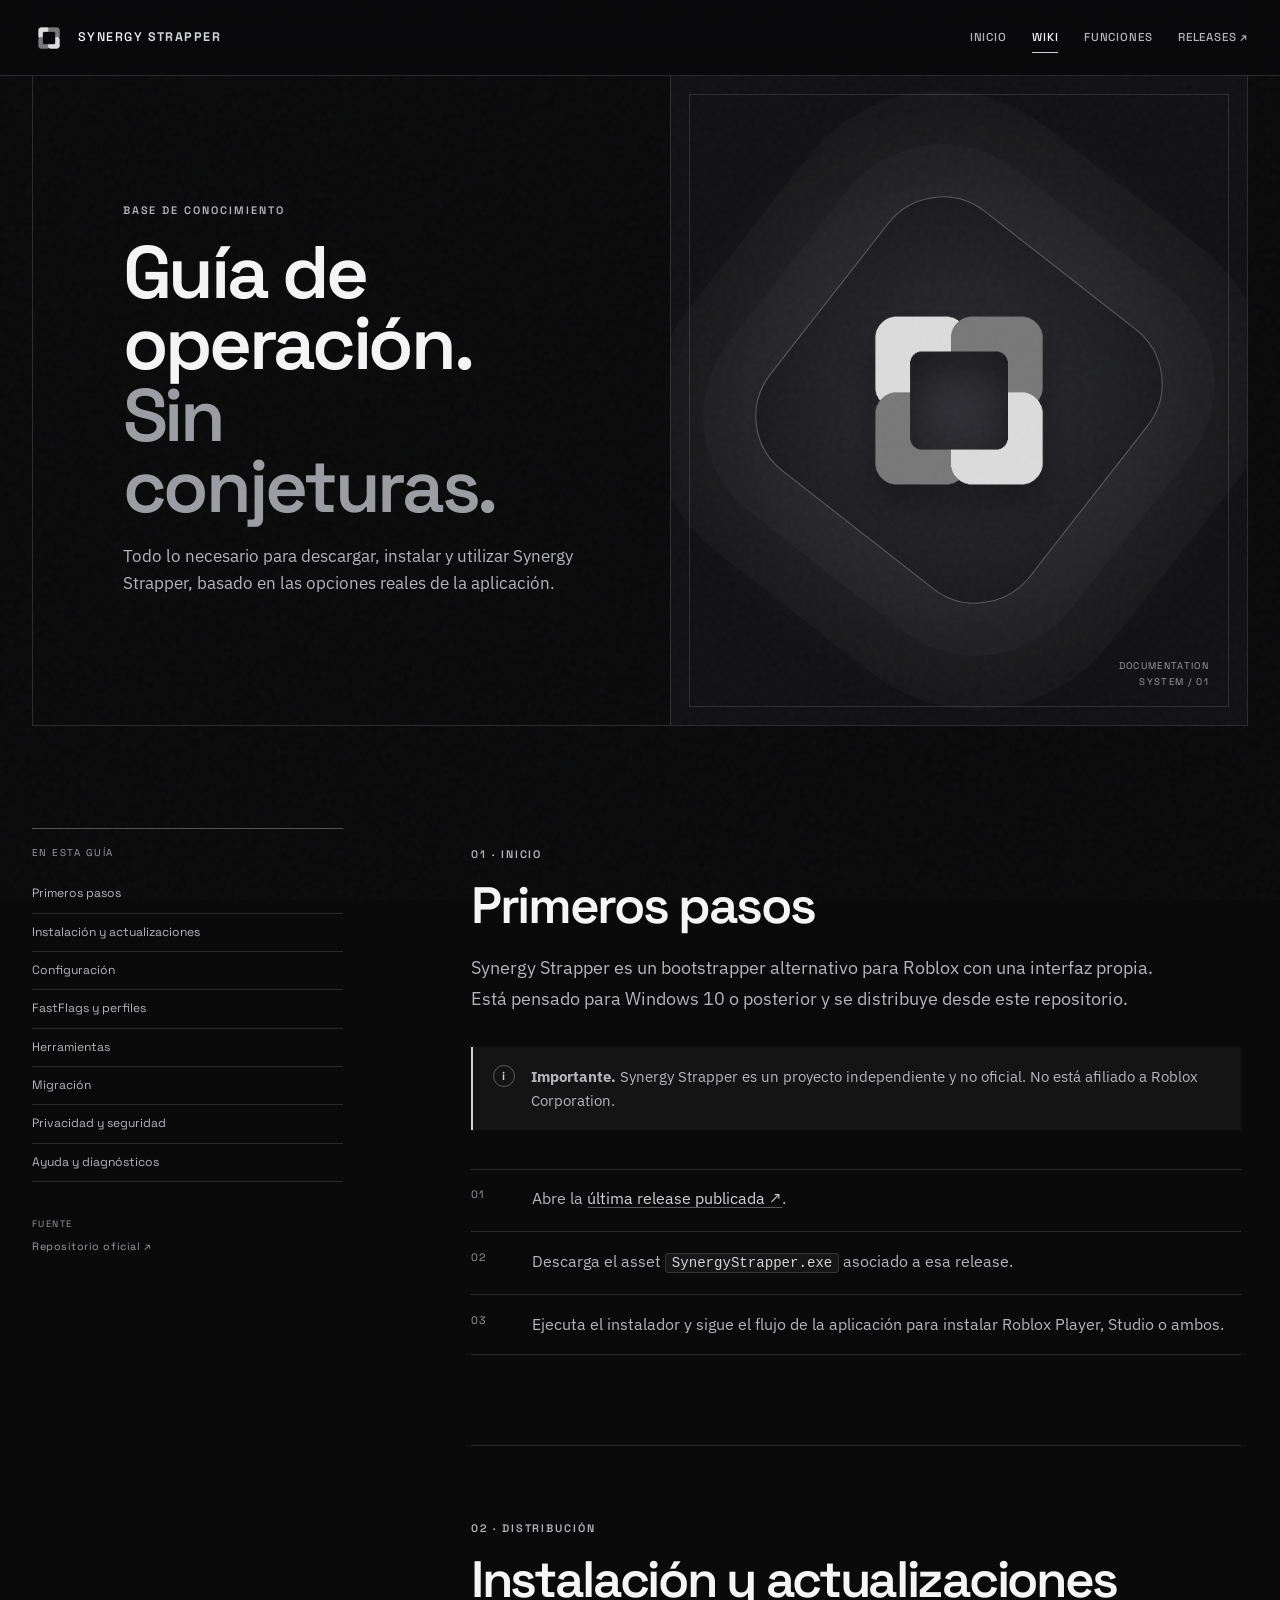
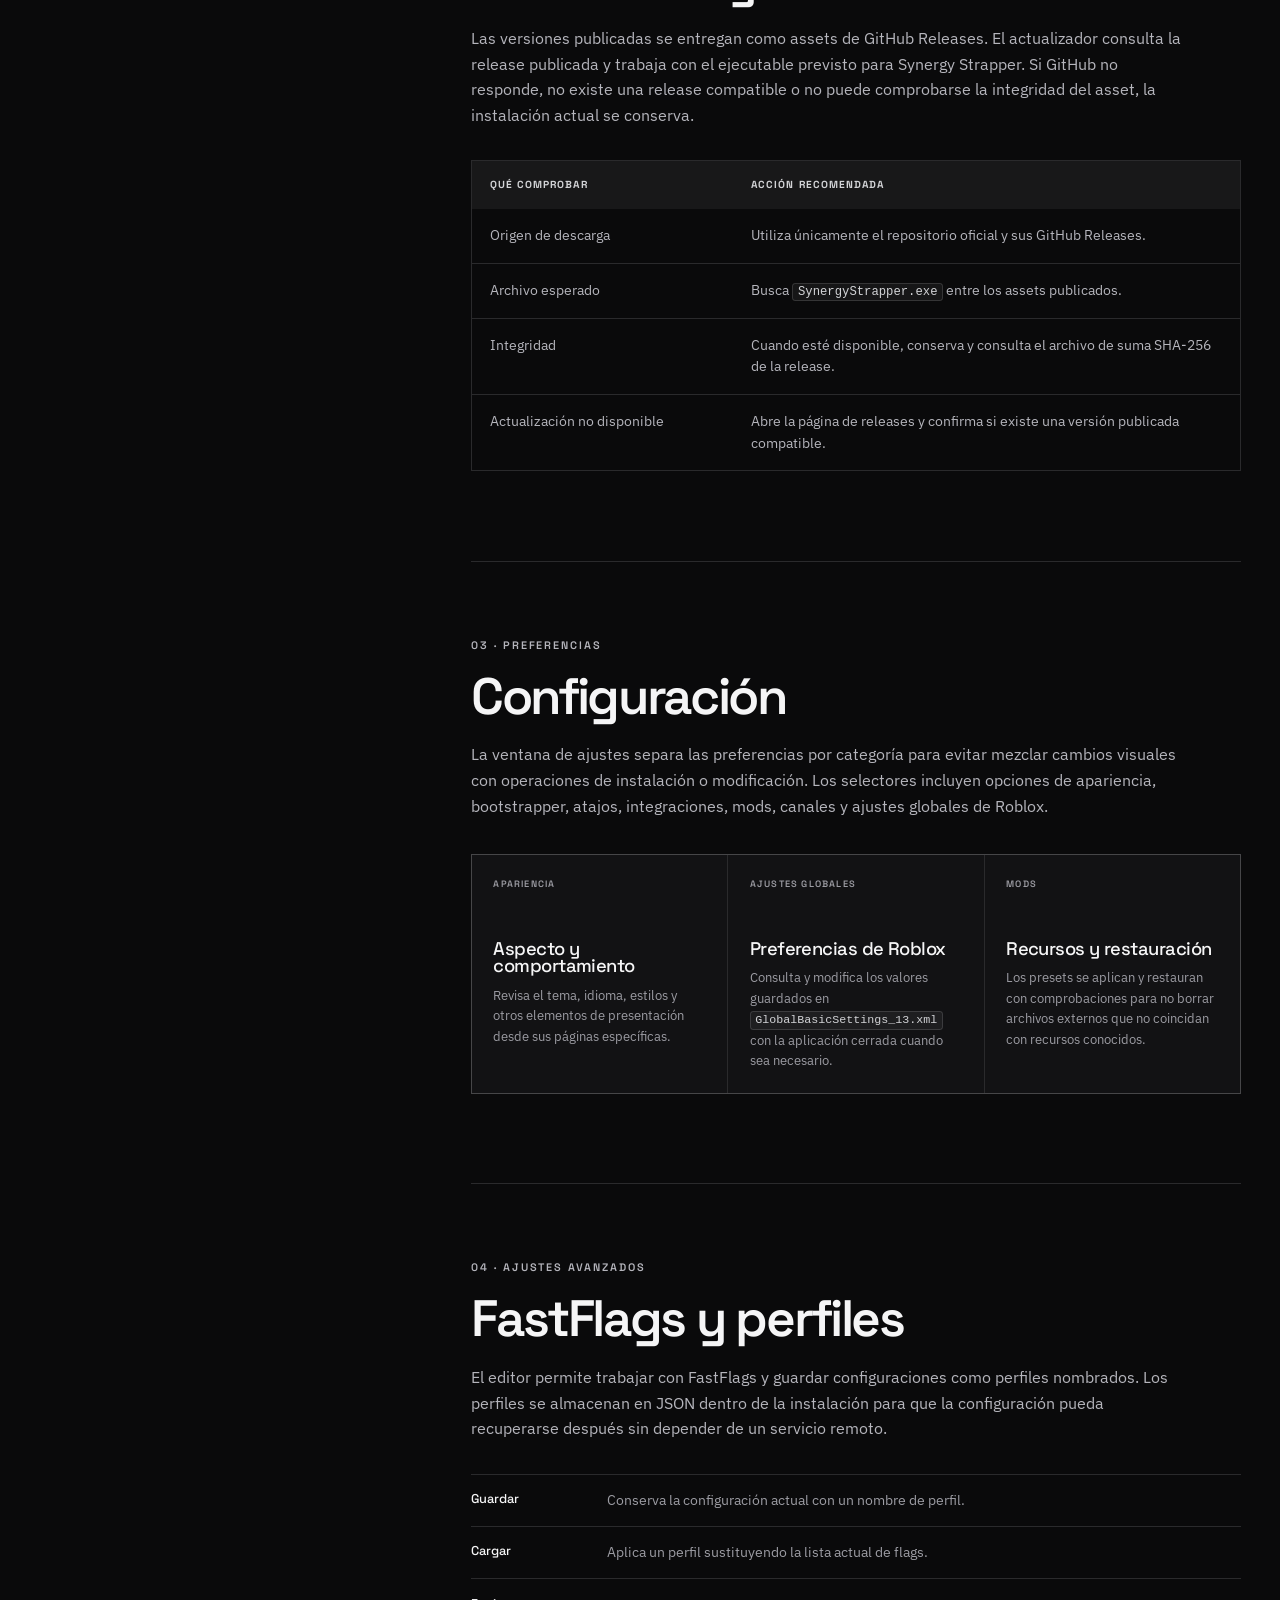
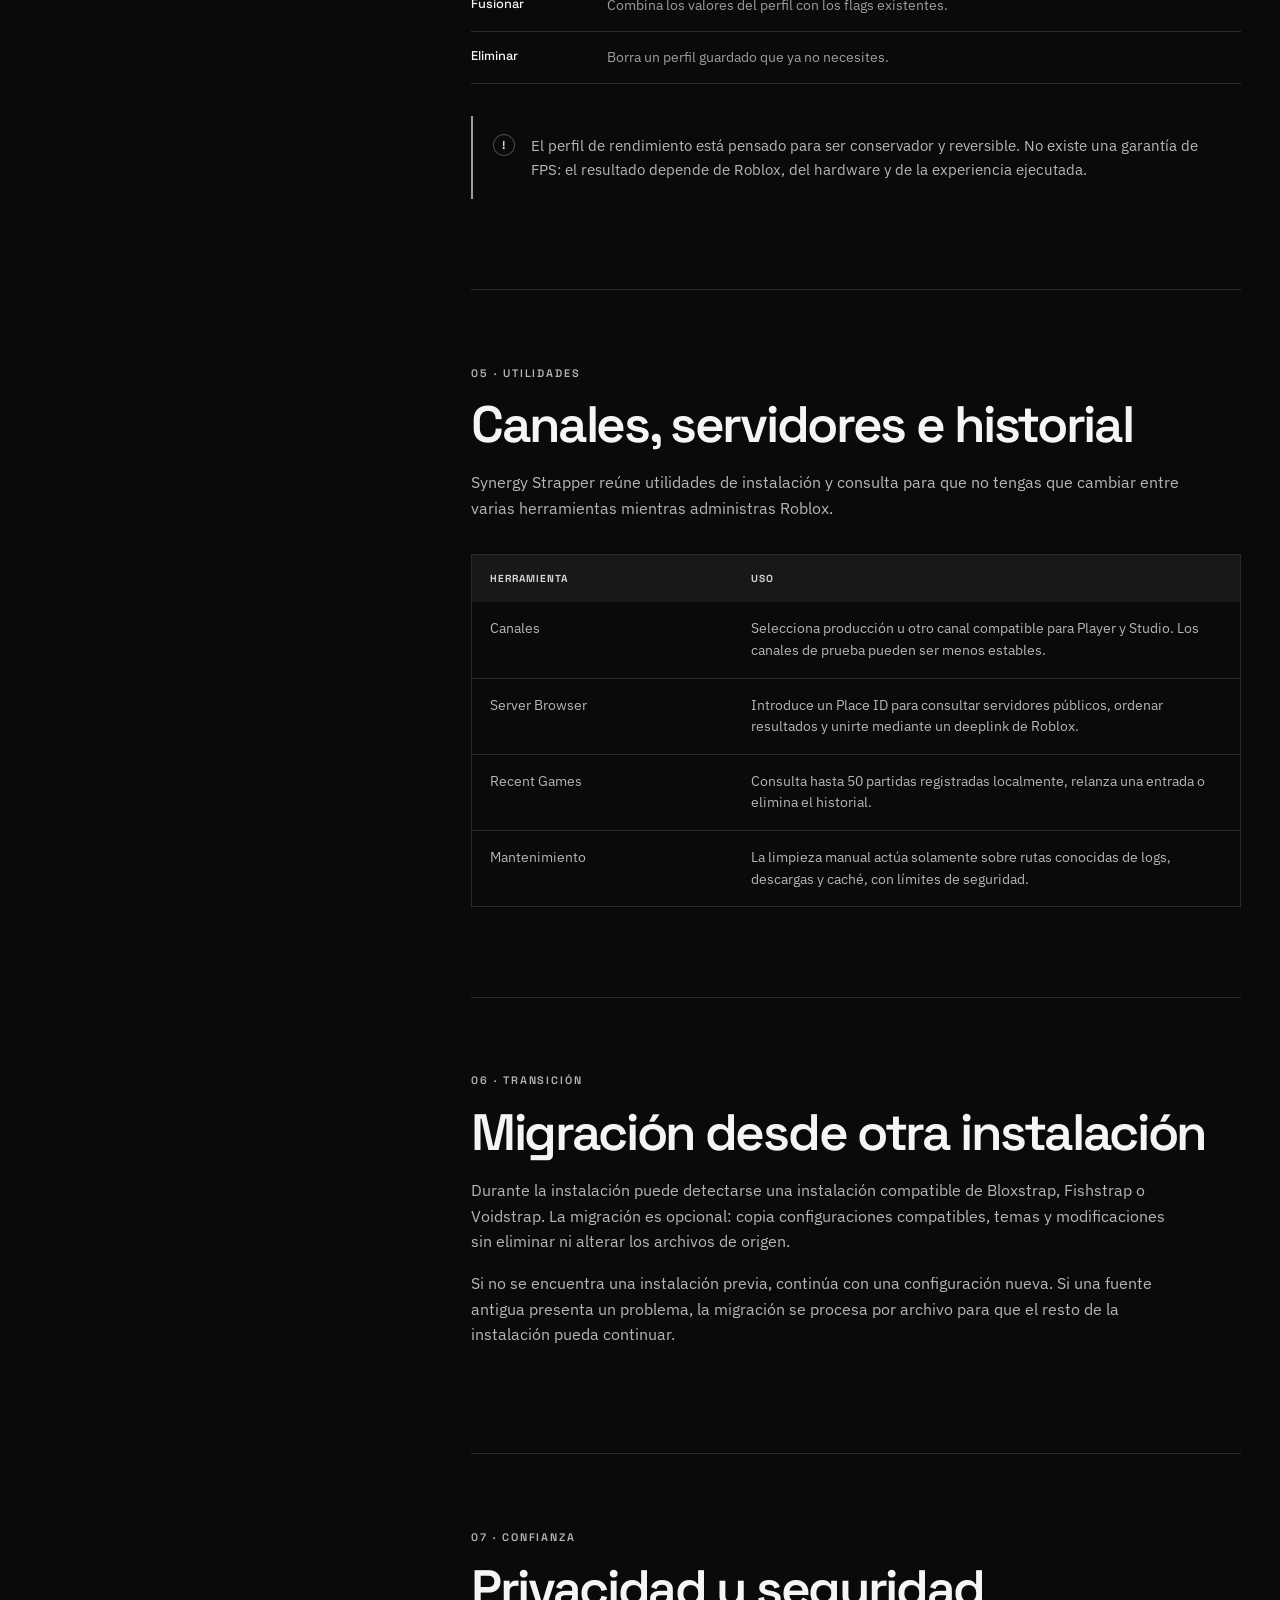
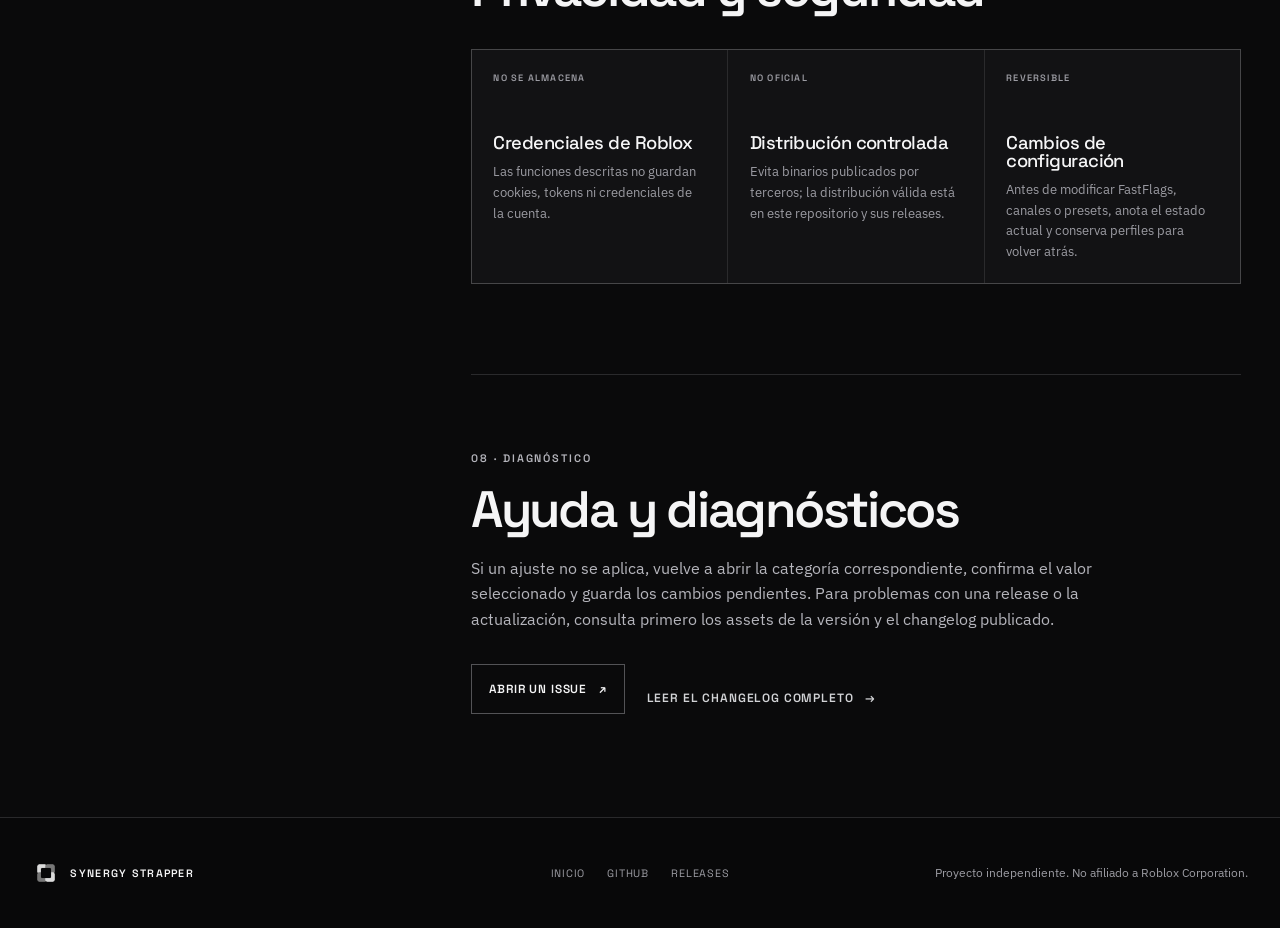
==== web/wiki.html @ 70e18f1f "feat: add official website and documentation wiki" ====
<!doctype html>
<html lang="es">
  <head>
    <meta charset="UTF-8" />
    <meta name="viewport" content="width=device-width, initial-scale=1.0" />
    <meta name="description" content="Wiki y guía oficial de Synergy Strapper." />
    <meta name="theme-color" content="#0a0a0b" />
    <title>Wiki — Synergy Strapper</title>
    <link rel="icon" type="image/png" href="./images/SynergyStrapper.png" />
    <link rel="preconnect" href="https://fonts.googleapis.com" />
    <link rel="preconnect" href="https://fonts.gstatic.com" crossorigin />
    <link
      href="https://fonts.googleapis.com/css2?family=IBM+Plex+Sans:ital,wght@0,400;0,500;0,600;1,400&family=Space+Grotesk:wght@400;500;600;700&display=swap"
      rel="stylesheet"
    />
    <link rel="stylesheet" href="./assets/css/style.css" />
  </head>
  <body class="site-body site-body--wiki" data-page="wiki">
    <a class="skip-link" href="#wiki-content">Saltar al contenido</a>

    <header class="site-header" data-header>
      <a class="brand" href="./index.html" aria-label="Synergy Strapper, inicio">
        <img class="brand__mark" src="./images/SynergyStrapper.png" alt="" />
        <span class="brand__name">SYNERGY <strong>STRAPPER</strong></span>
      </a>

      <button class="nav-toggle" type="button" aria-expanded="false" aria-controls="primary-nav">
        <span class="nav-toggle__line"></span>
        <span class="nav-toggle__line"></span>
        <span class="sr-only">Abrir navegación</span>
      </button>

      <nav id="primary-nav" class="site-nav" aria-label="Navegación principal">
        <a class="site-nav__link" href="./index.html">Inicio</a>
        <a class="site-nav__link is-active" href="./wiki.html">Wiki</a>
        <a class="site-nav__link" href="./index.html#funciones">Funciones</a>
        <a class="site-nav__link" href="https://github.com/Xyraniz/SynergyStrapper/releases/latest" target="_blank" rel="noreferrer">Releases <span aria-hidden="true">↗</span></a>
      </nav>
    </header>

    <main id="wiki-content">
      <section class="wiki-hero section-frame" aria-labelledby="wiki-title">
        <div class="wiki-hero__copy reveal">
          <p class="eyebrow">Base de conocimiento</p>
          <h1 id="wiki-title">Guía de operación.<br /><em>Sin conjeturas.</em></h1>
          <p>Todo lo necesario para descargar, instalar y utilizar Synergy Strapper, basado en las opciones reales de la aplicación.</p>
        </div>
        <div class="wiki-hero__visual" aria-hidden="true">
          <div class="wiki-hero__orb"></div>
          <img src="./images/SynergyStrapper.png" alt="" />
          <span>DOCUMENTATION<br />SYSTEM / 01</span>
        </div>
      </section>

      <div class="wiki-layout section-frame">
        <aside class="wiki-sidebar" aria-label="Índice de la wiki">
          <p class="wiki-sidebar__label">En esta guía</p>
          <nav class="wiki-toc">
            <a href="#primeros-pasos">Primeros pasos</a>
            <a href="#instalacion">Instalación y actualizaciones</a>
            <a href="#configuracion">Configuración</a>
            <a href="#fastflags">FastFlags y perfiles</a>
            <a href="#herramientas">Herramientas</a>
            <a href="#migracion">Migración</a>
            <a href="#privacidad">Privacidad y seguridad</a>
            <a href="#ayuda">Ayuda y diagnósticos</a>
          </nav>
          <div class="wiki-sidebar__source">
            <span>FUENTE</span>
            <a href="https://github.com/Xyraniz/SynergyStrapper" target="_blank" rel="noreferrer">Repositorio oficial ↗</a>
          </div>
        </aside>

        <article class="wiki-article">
          <section id="primeros-pasos" class="wiki-section reveal">
            <p class="eyebrow">01 · Inicio</p>
            <h2>Primeros pasos</h2>
            <p class="wiki-intro">Synergy Strapper es un bootstrapper alternativo para Roblox con una interfaz propia. Está pensado para Windows 10 o posterior y se distribuye desde este repositorio.</p>
            <div class="wiki-callout">
              <span class="wiki-callout__symbol" aria-hidden="true">i</span>
              <p><strong>Importante.</strong> Synergy Strapper es un proyecto independiente y no oficial. No está afiliado a Roblox Corporation.</p>
            </div>
            <ol class="step-list">
              <li><span>01</span><p>Abre la <a href="https://github.com/Xyraniz/SynergyStrapper/releases/latest" target="_blank" rel="noreferrer">última release publicada ↗</a>.</p></li>
              <li><span>02</span><p>Descarga el asset <code>SynergyStrapper.exe</code> asociado a esa release.</p></li>
              <li><span>03</span><p>Ejecuta el instalador y sigue el flujo de la aplicación para instalar Roblox Player, Studio o ambos.</p></li>
            </ol>
          </section>

          <section id="instalacion" class="wiki-section reveal">
            <p class="eyebrow">02 · Distribución</p>
            <h2>Instalación y actualizaciones</h2>
            <p>Las versiones publicadas se entregan como assets de GitHub Releases. El actualizador consulta la release publicada y trabaja con el ejecutable previsto para Synergy Strapper. Si GitHub no responde, no existe una release compatible o no puede comprobarse la integridad del asset, la instalación actual se conserva.</p>
            <div class="wiki-table-wrap">
              <table>
                <thead><tr><th>Qué comprobar</th><th>Acción recomendada</th></tr></thead>
                <tbody>
                  <tr><td>Origen de descarga</td><td>Utiliza únicamente el repositorio oficial y sus GitHub Releases.</td></tr>
                  <tr><td>Archivo esperado</td><td>Busca <code>SynergyStrapper.exe</code> entre los assets publicados.</td></tr>
                  <tr><td>Integridad</td><td>Cuando esté disponible, conserva y consulta el archivo de suma SHA-256 de la release.</td></tr>
                  <tr><td>Actualización no disponible</td><td>Abre la página de releases y confirma si existe una versión publicada compatible.</td></tr>
                </tbody>
              </table>
            </div>
          </section>

          <section id="configuracion" class="wiki-section reveal">
            <p class="eyebrow">03 · Preferencias</p>
            <h2>Configuración</h2>
            <p>La ventana de ajustes separa las preferencias por categoría para evitar mezclar cambios visuales con operaciones de instalación o modificación. Los selectores incluyen opciones de apariencia, bootstrapper, atajos, integraciones, mods, canales y ajustes globales de Roblox.</p>
            <div class="topic-grid">
              <div class="topic-card"><span>APARIENCIA</span><h3>Aspecto y comportamiento</h3><p>Revisa el tema, idioma, estilos y otros elementos de presentación desde sus páginas específicas.</p></div>
              <div class="topic-card"><span>AJUSTES GLOBALES</span><h3>Preferencias de Roblox</h3><p>Consulta y modifica los valores guardados en <code>GlobalBasicSettings_13.xml</code> con la aplicación cerrada cuando sea necesario.</p></div>
              <div class="topic-card"><span>MODS</span><h3>Recursos y restauración</h3><p>Los presets se aplican y restauran con comprobaciones para no borrar archivos externos que no coincidan con recursos conocidos.</p></div>
            </div>
          </section>

          <section id="fastflags" class="wiki-section reveal">
            <p class="eyebrow">04 · Ajustes avanzados</p>
            <h2>FastFlags y perfiles</h2>
            <p>El editor permite trabajar con FastFlags y guardar configuraciones como perfiles nombrados. Los perfiles se almacenan en JSON dentro de la instalación para que la configuración pueda recuperarse después sin depender de un servicio remoto.</p>
            <div class="operation-list">
              <div><strong>Guardar</strong><span>Conserva la configuración actual con un nombre de perfil.</span></div>
              <div><strong>Cargar</strong><span>Aplica un perfil sustituyendo la lista actual de flags.</span></div>
              <div><strong>Fusionar</strong><span>Combina los valores del perfil con los flags existentes.</span></div>
              <div><strong>Eliminar</strong><span>Borra un perfil guardado que ya no necesites.</span></div>
            </div>
            <div class="wiki-callout wiki-callout--quiet">
              <span class="wiki-callout__symbol" aria-hidden="true">!</span>
              <p>El perfil de rendimiento está pensado para ser conservador y reversible. No existe una garantía de FPS: el resultado depende de Roblox, del hardware y de la experiencia ejecutada.</p>
            </div>
          </section>

          <section id="herramientas" class="wiki-section reveal">
            <p class="eyebrow">05 · Utilidades</p>
            <h2>Canales, servidores e historial</h2>
            <p>Synergy Strapper reúne utilidades de instalación y consulta para que no tengas que cambiar entre varias herramientas mientras administras Roblox.</p>
            <div class="wiki-table-wrap">
              <table>
                <thead><tr><th>Herramienta</th><th>Uso</th></tr></thead>
                <tbody>
                  <tr><td>Canales</td><td>Selecciona producción u otro canal compatible para Player y Studio. Los canales de prueba pueden ser menos estables.</td></tr>
                  <tr><td>Server Browser</td><td>Introduce un Place ID para consultar servidores públicos, ordenar resultados y unirte mediante un deeplink de Roblox.</td></tr>
                  <tr><td>Recent Games</td><td>Consulta hasta 50 partidas registradas localmente, relanza una entrada o elimina el historial.</td></tr>
                  <tr><td>Mantenimiento</td><td>La limpieza manual actúa solamente sobre rutas conocidas de logs, descargas y caché, con límites de seguridad.</td></tr>
                </tbody>
              </table>
            </div>
          </section>

          <section id="migracion" class="wiki-section reveal">
            <p class="eyebrow">06 · Transición</p>
            <h2>Migración desde otra instalación</h2>
            <p>Durante la instalación puede detectarse una instalación compatible de Bloxstrap, Fishstrap o Voidstrap. La migración es opcional: copia configuraciones compatibles, temas y modificaciones sin eliminar ni alterar los archivos de origen.</p>
            <p>Si no se encuentra una instalación previa, continúa con una configuración nueva. Si una fuente antigua presenta un problema, la migración se procesa por archivo para que el resto de la instalación pueda continuar.</p>
          </section>

          <section id="privacidad" class="wiki-section reveal">
            <p class="eyebrow">07 · Confianza</p>
            <h2>Privacidad y seguridad</h2>
            <div class="privacy-grid">
              <div><span>NO SE ALMACENA</span><h3>Credenciales de Roblox</h3><p>Las funciones descritas no guardan cookies, tokens ni credenciales de la cuenta.</p></div>
              <div><span>NO OFICIAL</span><h3>Distribución controlada</h3><p>Evita binarios publicados por terceros; la distribución válida está en este repositorio y sus releases.</p></div>
              <div><span>REVERSIBLE</span><h3>Cambios de configuración</h3><p>Antes de modificar FastFlags, canales o presets, anota el estado actual y conserva perfiles para volver atrás.</p></div>
            </div>
          </section>

          <section id="ayuda" class="wiki-section wiki-section--last reveal">
            <p class="eyebrow">08 · Diagnóstico</p>
            <h2>Ayuda y diagnósticos</h2>
            <p>Si un ajuste no se aplica, vuelve a abrir la categoría correspondiente, confirma el valor seleccionado y guarda los cambios pendientes. Para problemas con una release o la actualización, consulta primero los assets de la versión y el changelog publicado.</p>
            <div class="help-actions">
              <a class="button button--outline" href="https://github.com/Xyraniz/SynergyStrapper/issues" target="_blank" rel="noreferrer">Abrir un issue <span aria-hidden="true">↗</span></a>
              <a class="text-link" href="https://github.com/Xyraniz/SynergyStrapper/blob/main/CHANGELOG.md" target="_blank" rel="noreferrer">Leer el changelog completo <span aria-hidden="true">→</span></a>
            </div>
          </section>
        </article>
      </div>
    </main>

    <footer class="site-footer">
      <div class="site-footer__brand"><img src="./images/SynergyStrapper.png" alt="" /><span>SYNERGY STRAPPER</span></div>
      <div class="site-footer__links"><a href="./index.html">Inicio</a><a href="https://github.com/Xyraniz/SynergyStrapper" target="_blank" rel="noreferrer">GitHub</a><a href="https://github.com/Xyraniz/SynergyStrapper/releases/latest" target="_blank" rel="noreferrer">Releases</a></div>
      <p class="site-footer__notice">Proyecto independiente. No afiliado a Roblox Corporation.</p>
    </footer>

    <script src="./assets/js/main.js"></script>
  </body>
</html>
---- web/assets/css/style.css ----
/* Núcleo Modular: minimalismo industrial editorial en negro, grafito y plata. */
:root {
  --ink: #0a0a0b;
  --ink-raised: #121214;
  --graphite: #1a1a1e;
  --graphite-light: #27272c;
  --line: rgba(226, 226, 230, 0.15);
  --line-strong: rgba(226, 226, 230, 0.34);
  --silver: #d2d3d6;
  --white: #f5f5f6;
  --muted: #9c9ca3;
  --muted-strong: #b5b5bc;
  --display: "Space Grotesk", sans-serif;
  --body: "IBM Plex Sans", sans-serif;
  --ease-out: cubic-bezier(0.23, 1, 0.32, 1);
  --ease-in-out: cubic-bezier(0.77, 0, 0.175, 1);
  --header-height: 76px;
}

* { box-sizing: border-box; }
html { scroll-behavior: smooth; background: var(--ink); }
body { margin: 0; min-width: 320px; background: var(--ink); color: var(--white); font-family: var(--body); font-size: 16px; line-height: 1.6; }
body::before { content: ""; position: fixed; inset: 0; z-index: 20; pointer-events: none; opacity: .035; background-image: url("data:image/svg+xml,%3Csvg viewBox='0 0 180 180' xmlns='http://www.w3.org/2000/svg'%3E%3Cfilter id='n'%3E%3CfeTurbulence type='fractalNoise' baseFrequency='.9' numOctaves='4' stitchTiles='stitch'/%3E%3C/filter%3E%3Crect width='100%25' height='100%25' filter='url(%23n)' opacity='.85'/%3E%3C/svg%3E"); }
a { color: inherit; text-decoration: none; }
button, a { -webkit-tap-highlight-color: transparent; }
button { font: inherit; }
img { display: block; max-width: 100%; }
h1, h2, h3, p { margin-top: 0; }
h1, h2, h3 { font-family: var(--display); letter-spacing: -.045em; line-height: .96; }
h1 em, h2 em { color: var(--muted); font-style: normal; }
code { padding: .1em .38em; border: 1px solid var(--line); border-radius: 3px; background: rgba(255, 255, 255, .05); color: var(--silver); font-family: ui-monospace, SFMono-Regular, Menlo, monospace; font-size: .88em; }

.sr-only { position: absolute; width: 1px; height: 1px; overflow: hidden; clip: rect(0 0 0 0); clip-path: inset(50%); white-space: nowrap; }
.skip-link { position: fixed; top: 14px; left: 14px; z-index: 100; transform: translateY(-160%); padding: .65rem 1rem; background: var(--silver); color: var(--ink); font-weight: 700; transition: transform .18s var(--ease-out); }
.skip-link:focus { transform: translateY(0); outline: 2px solid var(--white); outline-offset: 2px; }
.section-frame { width: min(100% - 64px, 1320px); margin-inline: auto; }
.eyebrow { margin-bottom: 1.25rem; color: var(--muted-strong); font-family: var(--display); font-size: .68rem; font-weight: 600; letter-spacing: .18em; line-height: 1.2; text-transform: uppercase; }

.site-header { position: sticky; top: 0; z-index: 30; display: flex; align-items: center; justify-content: space-between; height: var(--header-height); padding: 0 max(32px, calc((100vw - 1320px) / 2)); border-bottom: 1px solid transparent; background: rgba(10, 10, 11, .76); backdrop-filter: blur(16px); transition: border-color .2s var(--ease-out), background .2s var(--ease-out); }
.site-header.is-scrolled { border-bottom-color: var(--line); background: rgba(10, 10, 11, .93); }
.brand { display: inline-flex; align-items: center; gap: .72rem; font-family: var(--display); font-size: .78rem; font-weight: 500; letter-spacing: .12em; }
.brand:hover .brand__mark { transform: rotate(10deg); }
.brand__mark { width: 34px; height: 34px; object-fit: cover; transition: transform .22s var(--ease-out); }
.brand__name strong { color: var(--silver); font-weight: 700; }
.site-nav { display: flex; align-items: center; gap: clamp(.8rem, 2vw, 2rem); }
.site-nav__link { position: relative; padding: .4rem 0; color: var(--muted-strong); font-family: var(--display); font-size: .72rem; font-weight: 500; letter-spacing: .07em; text-transform: uppercase; transition: color .16s var(--ease-out); }
.site-nav__link::after { content: ""; position: absolute; right: 0; bottom: 0; left: 0; height: 1px; transform: scaleX(0); transform-origin: right; background: var(--silver); transition: transform .22s var(--ease-out); }
.site-nav__link:hover, .site-nav__link:focus-visible, .site-nav__link.is-active { color: var(--white); }
.site-nav__link:hover::after, .site-nav__link:focus-visible::after, .site-nav__link.is-active::after { transform: scaleX(1); transform-origin: left; }
.nav-toggle { display: none; border: 0; background: transparent; color: var(--white); }

.hero { position: relative; display: grid; grid-template-columns: minmax(0, .94fr) minmax(370px, 1.06fr); min-height: calc(800px - var(--header-height)); overflow: hidden; border-right: 1px solid var(--line); border-left: 1px solid var(--line); }
.hero::before { content: ""; position: absolute; inset: 0; z-index: -1; background: radial-gradient(circle at 75% 45%, rgba(255,255,255,.07), transparent 28%), linear-gradient(90deg, transparent 50%, rgba(255,255,255,.02)); }
.hero__ruler { position: absolute; top: 36px; left: 38px; display: flex; align-items: center; gap: .7rem; color: var(--muted); font-family: var(--display); font-size: .61rem; letter-spacing: .16em; }
.hero__ruler i { display: block; width: 46px; height: 1px; background: var(--line-strong); }
.hero__copy { align-self: center; max-width: 640px; padding: 126px 6vw 108px 7.5vw; }
.hero h1 { max-width: 670px; margin-bottom: 1.6rem; font-size: clamp(3.35rem, 6.5vw, 6.95rem); font-weight: 600; }
.hero__lede { max-width: 510px; margin-bottom: 2rem; color: var(--muted-strong); font-size: 1.07rem; line-height: 1.72; }
.hero__actions { display: flex; flex-wrap: wrap; align-items: center; gap: .8rem; }
.button { display: inline-flex; align-items: center; justify-content: center; gap: .72rem; min-height: 50px; padding: .85rem 1.1rem; border: 1px solid transparent; font-family: var(--display); font-size: .74rem; font-weight: 600; letter-spacing: .07em; text-transform: uppercase; transition: transform .16s var(--ease-out), color .16s var(--ease-out), background .16s var(--ease-out), border-color .16s var(--ease-out); }
.button:hover { transform: translateY(-2px); }
.button:active { transform: scale(.97); }
.button:focus-visible, .text-link:focus-visible, .wiki-toc a:focus-visible { outline: 2px solid var(--silver); outline-offset: 4px; }
.button--primary { background: var(--silver); color: var(--ink); }
.button--primary:hover { background: var(--white); }
.button--quiet { color: var(--muted-strong); }
.button--quiet:hover { color: var(--white); }
.button--outline { border-color: var(--line-strong); color: var(--white); }
.button--outline:hover { border-color: var(--silver); background: rgba(255,255,255,.07); }
.hero__fineprint { margin: 1.55rem 0 0; color: var(--muted); font-family: var(--display); font-size: .67rem; letter-spacing: .06em; }
.hero__visual { position: relative; min-height: 100%; overflow: hidden; border-left: 1px solid var(--line); background: linear-gradient(145deg, #1c1c20 0%, #0c0c0e 63%); }
.hero__grid { position: absolute; inset: 0; background-image: linear-gradient(var(--line) 1px, transparent 1px), linear-gradient(90deg, var(--line) 1px, transparent 1px); background-size: 56px 56px; -webkit-mask-image: linear-gradient(90deg, transparent, #000 40%); mask-image: linear-gradient(90deg, transparent, #000 40%); opacity: .52; }
.hero__module { position: absolute; border: 1px solid rgba(255,255,255,.22); border-radius: 14%; background: linear-gradient(145deg, rgba(255,255,255,.19), rgba(255,255,255,.025)); box-shadow: inset 0 1px rgba(255,255,255,.12), 22px 26px 60px rgba(0,0,0,.45); }
.hero__module--one { top: 16%; right: 20%; width: 39%; aspect-ratio: 1; transform: rotate(18deg); }
.hero__module--two { right: 8%; bottom: 16%; width: 43%; aspect-ratio: 1; transform: rotate(18deg); background: linear-gradient(145deg, rgba(255,255,255,.08), rgba(255,255,255,.01)); }
.hero__module--three { top: 38%; left: 18%; width: 28%; aspect-ratio: 1; transform: rotate(18deg); border-color: rgba(255,255,255,.12); }
.hero__mark { position: absolute; top: 50%; left: 49%; width: min(54%, 430px); transform: translate(-50%, -50%) rotate(18deg); opacity: .87; filter: drop-shadow(0 25px 24px rgba(0,0,0,.42)); }
.hero__coordinate { position: absolute; right: 36px; bottom: 31px; margin: 0; color: var(--muted); font-family: var(--display); font-size: .61rem; letter-spacing: .13em; line-height: 1.65; text-align: right; }

.trust-strip { display: grid; grid-template-columns: repeat(3, minmax(0, 1fr)) minmax(210px, 1.7fr); border-block: 1px solid var(--line); background: var(--ink-raised); }
.trust-strip__item { display: flex; align-items: center; gap: 1rem; min-height: 104px; padding: 1.4rem clamp(1.2rem, 3vw, 3rem); border-right: 1px solid var(--line); color: var(--muted-strong); font-family: var(--display); font-size: .68rem; letter-spacing: .08em; line-height: 1.32; text-transform: uppercase; }
.trust-strip__value { color: var(--silver); font-size: 1.08rem; font-weight: 600; letter-spacing: 0; }
.trust-strip__item--statement { border-right: 0; color: var(--muted); font-family: var(--body); font-size: .82rem; letter-spacing: 0; line-height: 1.5; text-transform: none; }

.capabilities { display: grid; grid-template-columns: .5fr 1.15fr 1.35fr; gap: clamp(2rem, 5vw, 6rem); padding-block: clamp(7rem, 13vw, 12rem); }
.section-kicker { display: flex; flex-direction: column; justify-content: space-between; min-height: 165px; }
.section-number { color: var(--graphite-light); font-family: var(--display); font-size: 5.5rem; font-weight: 600; letter-spacing: -.1em; line-height: .7; }
.capabilities__heading h2, .product-band h2, .wiki-preview h2, .download-panel h2 { margin-bottom: 1.5rem; font-size: clamp(2.55rem, 4.3vw, 4.8rem); font-weight: 600; }
.capabilities__heading p { max-width: 395px; margin: 0; color: var(--muted-strong); }
.capabilities__list { border-top: 1px solid var(--line); }
.capability { display: grid; grid-template-columns: 32px minmax(0, 1fr) 26px; gap: 1.15rem; padding: 1.7rem 0; border-bottom: 1px solid var(--line); transition: padding .18s var(--ease-out), border-color .18s var(--ease-out); }
.capability:hover { padding-right: .6rem; padding-left: .6rem; border-color: var(--line-strong); }
.capability__index { color: var(--muted); font-family: var(--display); font-size: .72rem; }
.capability h3 { margin-bottom: .6rem; font-size: 1.2rem; font-weight: 500; letter-spacing: -.03em; }
.capability p { margin: 0; color: var(--muted); font-size: .9rem; line-height: 1.55; }
.capability__arrow { justify-self: end; color: var(--silver); font-size: 1.25rem; transition: transform .2s var(--ease-out); }
.capability:hover .capability__arrow { transform: translate(3px, 3px); }

.product-band { position: relative; display: grid; grid-template-columns: minmax(0, 1.2fr) minmax(370px, .8fr); min-height: 580px; overflow: hidden; background: #111113; }
.product-band__image { display: flex; align-items: center; overflow: hidden; padding: 4rem; background: linear-gradient(115deg, #101012, #252529); }
.product-band__image::after { content: ""; position: absolute; inset: 0 auto 0 0; width: 60%; background: linear-gradient(90deg, transparent 45%, #111113); pointer-events: none; }
.product-band__image img { width: 140%; max-width: none; transform: translateX(-9%); opacity: .87; mix-blend-mode: screen; }
.product-band__copy { position: relative; z-index: 1; align-self: center; max-width: 570px; padding: 4rem clamp(2rem, 6vw, 7rem) 4rem 1rem; }
.product-band__copy > p:not(.eyebrow) { max-width: 480px; color: var(--muted-strong); }
.text-link { display: inline-flex; gap: .7rem; margin-top: 1.1rem; color: var(--silver); font-family: var(--display); font-size: .75rem; font-weight: 600; letter-spacing: .07em; text-transform: uppercase; transition: color .16s var(--ease-out), gap .16s var(--ease-out); }
.text-link:hover { gap: 1rem; color: var(--white); }

.wiki-preview { display: grid; grid-template-columns: minmax(230px, .8fr) minmax(0, 1.2fr); gap: clamp(2.5rem, 9vw, 9rem); padding-block: clamp(7rem, 13vw, 12rem); }
.wiki-preview__intro { max-width: 420px; }
.wiki-preview__intro > p:not(.eyebrow) { margin-bottom: 2rem; color: var(--muted-strong); }
.wiki-preview__cards { display: grid; grid-template-columns: repeat(2, 1fr); gap: 1px; align-self: start; background: var(--line); border: 1px solid var(--line); }
.wiki-card { position: relative; display: flex; flex-direction: column; min-height: 240px; padding: 1.8rem; overflow: hidden; background: var(--ink-raised); transition: background .2s var(--ease-out); }
.wiki-card::before { content: ""; position: absolute; top: -65%; right: -32%; width: 180px; aspect-ratio: 1; border: 1px solid rgba(255,255,255,.1); border-radius: 17%; transform: rotate(35deg); transition: transform .35s var(--ease-out); }
.wiki-card:hover { background: var(--graphite); }
.wiki-card:hover::before { transform: rotate(48deg) scale(1.1); }
.wiki-card--large { grid-column: span 2; min-height: 292px; background: linear-gradient(135deg, #202025, #121214 72%); }
.wiki-card__meta { position: relative; color: var(--muted); font-family: var(--display); font-size: .65rem; letter-spacing: .13em; }
.wiki-card h3 { position: relative; max-width: 455px; margin: auto 0 1.2rem; font-size: clamp(1.35rem, 2.3vw, 2.05rem); font-weight: 500; }
.wiki-card__arrow { position: relative; align-self: flex-end; color: var(--silver); font-size: 1.35rem; }

.download-panel { position: relative; display: grid; grid-template-columns: 1.2fr .8fr; gap: 2rem; overflow: hidden; margin-bottom: clamp(6rem, 10vw, 9rem); padding: clamp(3.4rem, 6vw, 6rem); border: 1px solid var(--line-strong); background: linear-gradient(110deg, #202025, #111114 74%); }
.download-panel::before { content: ""; position: absolute; top: -200px; right: -100px; width: 560px; height: 560px; border: 52px solid rgba(255,255,255,.03); border-radius: 18%; transform: rotate(27deg); }
.download-panel__content { position: relative; z-index: 1; max-width: 640px; }
.download-panel__content > p:not(.eyebrow) { max-width: 530px; margin-bottom: 1.9rem; color: var(--muted-strong); }
.download-panel__specs { position: relative; z-index: 1; display: flex; flex-direction: column; align-self: end; gap: .85rem; max-width: 300px; justify-self: end; width: 100%; }
.download-panel__specs p { display: flex; justify-content: space-between; gap: 1rem; margin: 0; padding-bottom: .7rem; border-bottom: 1px solid var(--line); color: var(--silver); font-family: var(--display); font-size: .7rem; letter-spacing: .06em; }
.download-panel__specs span { color: var(--muted); font-size: .58rem; letter-spacing: .13em; }
.download-panel__corner { position: absolute; width: 18px; height: 18px; border-color: var(--silver); opacity: .68; }
.download-panel__corner--top { top: 14px; left: 14px; border-top: 1px solid; border-left: 1px solid; }
.download-panel__corner--bottom { right: 14px; bottom: 14px; border-right: 1px solid; border-bottom: 1px solid; }

.site-footer { display: grid; grid-template-columns: 1fr auto 1fr; align-items: center; gap: 2rem; min-height: 112px; padding: 1.7rem max(32px, calc((100vw - 1320px) / 2)); border-top: 1px solid var(--line); background: #080809; }
.site-footer__brand { display: inline-flex; align-items: center; gap: .65rem; font-family: var(--display); font-size: .67rem; font-weight: 600; letter-spacing: .12em; }
.site-footer__brand img { width: 28px; height: 28px; object-fit: cover; }
.site-footer__links { display: flex; gap: 1.4rem; color: var(--muted); font-family: var(--display); font-size: .67rem; letter-spacing: .07em; text-transform: uppercase; }
.site-footer__links a:hover { color: var(--white); }
.site-footer__notice { justify-self: end; margin: 0; color: var(--muted); font-size: .73rem; text-align: right; }

/* Wiki: mantiene el mismo sistema pero prioriza la lectura y un índice contextual. */
.site-body--wiki .site-header { border-bottom-color: var(--line); }
.wiki-hero { display: grid; grid-template-columns: 1.05fr .95fr; min-height: 490px; overflow: hidden; border-right: 1px solid var(--line); border-bottom: 1px solid var(--line); border-left: 1px solid var(--line); }
.wiki-hero__copy { align-self: center; max-width: 760px; padding: clamp(5.5rem, 10vw, 8rem) clamp(2rem, 7vw, 7rem); }
.wiki-hero h1 { margin-bottom: 1.3rem; font-size: clamp(3rem, 5.8vw, 6rem); font-weight: 600; }
.wiki-hero__copy > p:not(.eyebrow) { max-width: 580px; margin: 0; color: var(--muted-strong); font-size: 1.05rem; }
.wiki-hero__visual { position: relative; display: grid; place-items: center; overflow: hidden; border-left: 1px solid var(--line); background: radial-gradient(circle at 50% 50%, #303035, #111113 68%); }
.wiki-hero__visual::after { content: ""; position: absolute; inset: 18px; border: 1px solid rgba(255,255,255,.12); }
.wiki-hero__orb { position: absolute; width: min(58%, 330px); aspect-ratio: 1; border: 1px solid rgba(255,255,255,.28); border-radius: 21%; transform: rotate(38deg); box-shadow: 0 0 0 52px rgba(255,255,255,.025), 0 0 0 104px rgba(255,255,255,.022); }
.wiki-hero__visual img { position: relative; z-index: 1; width: min(47%, 275px); filter: drop-shadow(0 20px 18px rgba(0,0,0,.4)); }
.wiki-hero__visual span { position: absolute; right: 38px; bottom: 34px; z-index: 1; color: var(--muted); font-family: var(--display); font-size: .6rem; letter-spacing: .14em; line-height: 1.65; text-align: right; }
.wiki-layout { display: grid; grid-template-columns: minmax(205px, .4fr) minmax(0, 1fr); gap: clamp(3rem, 10vw, 10rem); padding-block: clamp(4.5rem, 8vw, 7.5rem); }
.wiki-sidebar { position: sticky; top: 110px; align-self: start; border-top: 1px solid var(--line-strong); }
.wiki-sidebar__label { margin: 1rem 0 .9rem; color: var(--muted); font-family: var(--display); font-size: .62rem; letter-spacing: .15em; text-transform: uppercase; }
.wiki-toc { display: flex; flex-direction: column; }
.wiki-toc a { padding: .56rem 0; border-bottom: 1px solid var(--line); color: var(--muted-strong); font-family: var(--display); font-size: .76rem; transition: color .16s var(--ease-out), padding-left .16s var(--ease-out); }
.wiki-toc a:hover { padding-left: .35rem; color: var(--white); }
.wiki-sidebar__source { display: flex; flex-direction: column; gap: .4rem; margin-top: 2.2rem; color: var(--muted); font-family: var(--display); font-size: .67rem; letter-spacing: .05em; }
.wiki-sidebar__source span { font-size: .58rem; letter-spacing: .15em; }
.wiki-sidebar__source a:hover { color: var(--white); }
.wiki-article { max-width: 770px; }
.wiki-section { padding: 1.25rem 0 clamp(4.7rem, 7vw, 6.7rem); scroll-margin-top: 105px; }
.wiki-section:not(:first-child) { border-top: 1px solid var(--line); padding-top: clamp(3.5rem, 6vw, 5.7rem); }
.wiki-section h2 { margin-bottom: 1.35rem; font-size: clamp(2.15rem, 4vw, 3.7rem); font-weight: 600; }
.wiki-section > p:not(.eyebrow) { max-width: 710px; color: var(--muted-strong); }
.wiki-intro { font-size: 1.12rem; line-height: 1.76; }
.wiki-section p a { color: var(--silver); text-decoration: underline; text-decoration-color: rgba(210,211,214,.4); text-underline-offset: .18em; }
.wiki-section p a:hover { color: var(--white); }
.wiki-callout { display: grid; grid-template-columns: 24px minmax(0, 1fr); gap: .9rem; margin-top: 2rem; padding: 1.15rem 1.25rem; border-left: 2px solid var(--silver); background: rgba(255,255,255,.045); }
.wiki-callout__symbol { display: grid; place-items: center; width: 22px; height: 22px; border: 1px solid var(--line-strong); border-radius: 50%; color: var(--silver); font-family: var(--display); font-size: .72rem; font-weight: 700; }
.wiki-callout p { margin: 0; color: var(--muted-strong); font-size: .91rem; }
.wiki-callout--quiet { border-left-color: var(--muted); background: transparent; }
.step-list { display: flex; flex-direction: column; gap: .15rem; padding: 0; margin: 2.4rem 0 0; list-style: none; }
.step-list li { display: grid; grid-template-columns: 44px minmax(0, 1fr); gap: 1.1rem; padding: 1.05rem 0; border-top: 1px solid var(--line); }
.step-list li:last-child { border-bottom: 1px solid var(--line); }
.step-list span { color: var(--muted); font-family: var(--display); font-size: .67rem; letter-spacing: .08em; }
.step-list p { margin: 0; color: var(--muted-strong); }
.wiki-table-wrap { margin-top: 2rem; overflow-x: auto; border: 1px solid var(--line); }
table { width: 100%; border-collapse: collapse; color: var(--muted-strong); font-size: .87rem; line-height: 1.55; text-align: left; }
th, td { padding: 1rem 1.15rem; vertical-align: top; }
thead { background: rgba(255,255,255,.06); color: var(--silver); font-family: var(--display); font-size: .64rem; letter-spacing: .1em; text-transform: uppercase; }
tbody tr + tr { border-top: 1px solid var(--line); }
th:first-child, td:first-child { width: 34%; }
.topic-grid, .privacy-grid { display: grid; grid-template-columns: repeat(3, 1fr); gap: 1px; margin-top: 2.2rem; background: var(--line); border: 1px solid var(--line); }
.topic-card, .privacy-grid > div { min-height: 210px; padding: 1.35rem; background: var(--ink-raised); }
.topic-card span, .privacy-grid span { display: block; margin-bottom: 3rem; color: var(--muted); font-family: var(--display); font-size: .58rem; font-weight: 600; letter-spacing: .13em; }
.topic-card h3, .privacy-grid h3 { margin-bottom: .6rem; font-size: 1.15rem; font-weight: 500; letter-spacing: -.03em; }
.topic-card p, .privacy-grid p { margin: 0; color: var(--muted); font-size: .83rem; line-height: 1.56; }
.operation-list { margin-top: 2rem; border-top: 1px solid var(--line); }
.operation-list > div { display: grid; grid-template-columns: 120px minmax(0, 1fr); gap: 1rem; padding: .9rem 0; border-bottom: 1px solid var(--line); }
.operation-list strong { font-family: var(--display); font-size: .8rem; font-weight: 500; }
.operation-list span { color: var(--muted); font-size: .88rem; }
.help-actions { display: flex; flex-wrap: wrap; align-items: center; gap: 1.35rem; margin-top: 2rem; }
.wiki-section--last { padding-bottom: 0; }

.reveal { opacity: 0; transform: translateY(18px); transition: opacity .55s var(--ease-out), transform .55s var(--ease-out); }
.reveal.is-visible { opacity: 1; transform: translateY(0); }

@media (max-width: 980px) {
  .hero { grid-template-columns: 1.04fr .96fr; min-height: 680px; }
  .hero__copy { padding-left: 3rem; padding-right: 3rem; }
  .capabilities { grid-template-columns: .35fr .85fr 1.35fr; gap: 2.2rem; }
  .product-band { grid-template-columns: 1fr; }
  .product-band__image { min-height: 340px; padding: 2.5rem; }
  .product-band__image::after { inset: auto 0 0; width: auto; height: 42%; background: linear-gradient(transparent, #111113); }
  .product-band__image img { width: 100%; transform: none; }
  .product-band__copy { padding: 0 3rem 4rem; }
  .wiki-preview { grid-template-columns: .75fr 1.25fr; gap: 3rem; }
  .wiki-layout { gap: 3.5rem; }
  .topic-grid, .privacy-grid { grid-template-columns: 1fr; }
  .topic-card, .privacy-grid > div { min-height: auto; }
  .topic-card span, .privacy-grid span { margin-bottom: 1.4rem; }
}

@media (max-width: 740px) {
  :root { --header-height: 66px; }
  .section-frame { width: min(100% - 32px, 1320px); }
  .site-header { padding: 0 16px; }
  .brand { font-size: .66rem; }
  .brand__mark { width: 30px; height: 30px; }
  .nav-toggle { display: grid; gap: 5px; place-content: center; width: 44px; height: 44px; }
  .nav-toggle__line { display: block; width: 21px; height: 1px; background: var(--white); transition: transform .2s var(--ease-out); }
  .nav-toggle[aria-expanded="true"] .nav-toggle__line:first-child { transform: translateY(3px) rotate(45deg); }
  .nav-toggle[aria-expanded="true"] .nav-toggle__line:last-child { transform: translateY(-3px) rotate(-45deg); }
  .site-nav { position: absolute; top: var(--header-height); right: 0; left: 0; display: grid; gap: 0; max-height: 0; overflow: hidden; border-bottom: 1px solid transparent; background: rgba(10,10,11,.97); opacity: 0; transition: max-height .3s var(--ease-out), opacity .18s var(--ease-out), border-color .18s var(--ease-out); }
  .site-nav.is-open { max-height: 360px; border-bottom-color: var(--line); opacity: 1; }
  .site-nav__link { padding: 1rem 16px; border-top: 1px solid var(--line); }
  .site-nav__link::after { display: none; }
  .hero { display: flex; flex-direction: column; min-height: auto; }
  .hero__ruler { top: 23px; left: 22px; }
  .hero__copy { padding: 101px 28px 55px; }
  .hero h1 { font-size: clamp(3.1rem, 15vw, 5rem); }
  .hero__lede { font-size: 1rem; }
  .hero__visual { min-height: 345px; border-top: 1px solid var(--line); border-left: 0; }
  .hero__module--one { top: 13%; right: 17%; }
  .hero__module--two { bottom: 10%; }
  .trust-strip { grid-template-columns: repeat(3, 1fr); }
  .trust-strip__item { min-height: 84px; padding: 1rem; border-bottom: 1px solid var(--line); font-size: .56rem; }
  .trust-strip__value { font-size: .8rem; }
  .trust-strip__item--statement { grid-column: span 3; min-height: auto; border-bottom: 0; font-size: .78rem; }
  .capabilities { display: block; padding-block: 6rem; }
  .section-kicker { min-height: 0; margin-bottom: 2rem; }
  .section-number { display: none; }
  .capabilities__heading { margin-bottom: 3rem; }
  .capabilities__heading h2 { font-size: 2.8rem; }
  .product-band { width: 100%; }
  .product-band__image { min-height: 250px; padding: 1.2rem; }
  .product-band__copy { padding: 1rem 24px 4rem; }
  .wiki-preview { display: block; padding-block: 6rem; }
  .wiki-preview__intro { margin-bottom: 2.7rem; }
  .wiki-card { min-height: 210px; padding: 1.25rem; }
  .download-panel { display: block; width: calc(100% - 32px); padding: 3rem 1.5rem; }
  .download-panel__specs { margin-top: 3rem; justify-self: stretch; max-width: none; }
  .site-footer { grid-template-columns: 1fr; gap: 1.2rem; padding: 2rem 16px; }
  .site-footer__links { flex-wrap: wrap; }
  .site-footer__notice { justify-self: start; text-align: left; }
  .wiki-hero { display: block; min-height: auto; }
  .wiki-hero__copy { padding: 5.5rem 28px 3.3rem; }
  .wiki-hero__visual { min-height: 270px; border-top: 1px solid var(--line); border-left: 0; }
  .wiki-hero__visual span { right: 23px; bottom: 20px; }
  .wiki-layout { display: block; padding-block: 3.5rem 5.5rem; }
  .wiki-sidebar { position: static; margin-bottom: 4rem; }
  .wiki-toc { display: grid; grid-template-columns: 1fr 1fr; column-gap: 1rem; }
  .wiki-section { padding-bottom: 4.3rem; }
  th, td { min-width: 170px; padding: .85rem; }
  .operation-list > div { grid-template-columns: 90px minmax(0, 1fr); }
}

@media (max-width: 430px) {
  .brand__name { max-width: 155px; font-size: .6rem; }
  .hero__actions { align-items: stretch; flex-direction: column; }
  .button { width: 100%; }
  .button--quiet { width: auto; align-self: flex-start; }
  .wiki-preview__cards { grid-template-columns: 1fr; }
  .wiki-card--large { grid-column: auto; }
  .wiki-toc { display: flex; }
}

@media (prefers-reduced-motion: reduce) {
  html { scroll-behavior: auto; }
  *, *::before, *::after { scroll-behavior: auto !important; transition-duration: .01ms !important; animation-duration: .01ms !important; animation-iteration-count: 1 !important; }
  .reveal { opacity: 1; transform: none; }
}
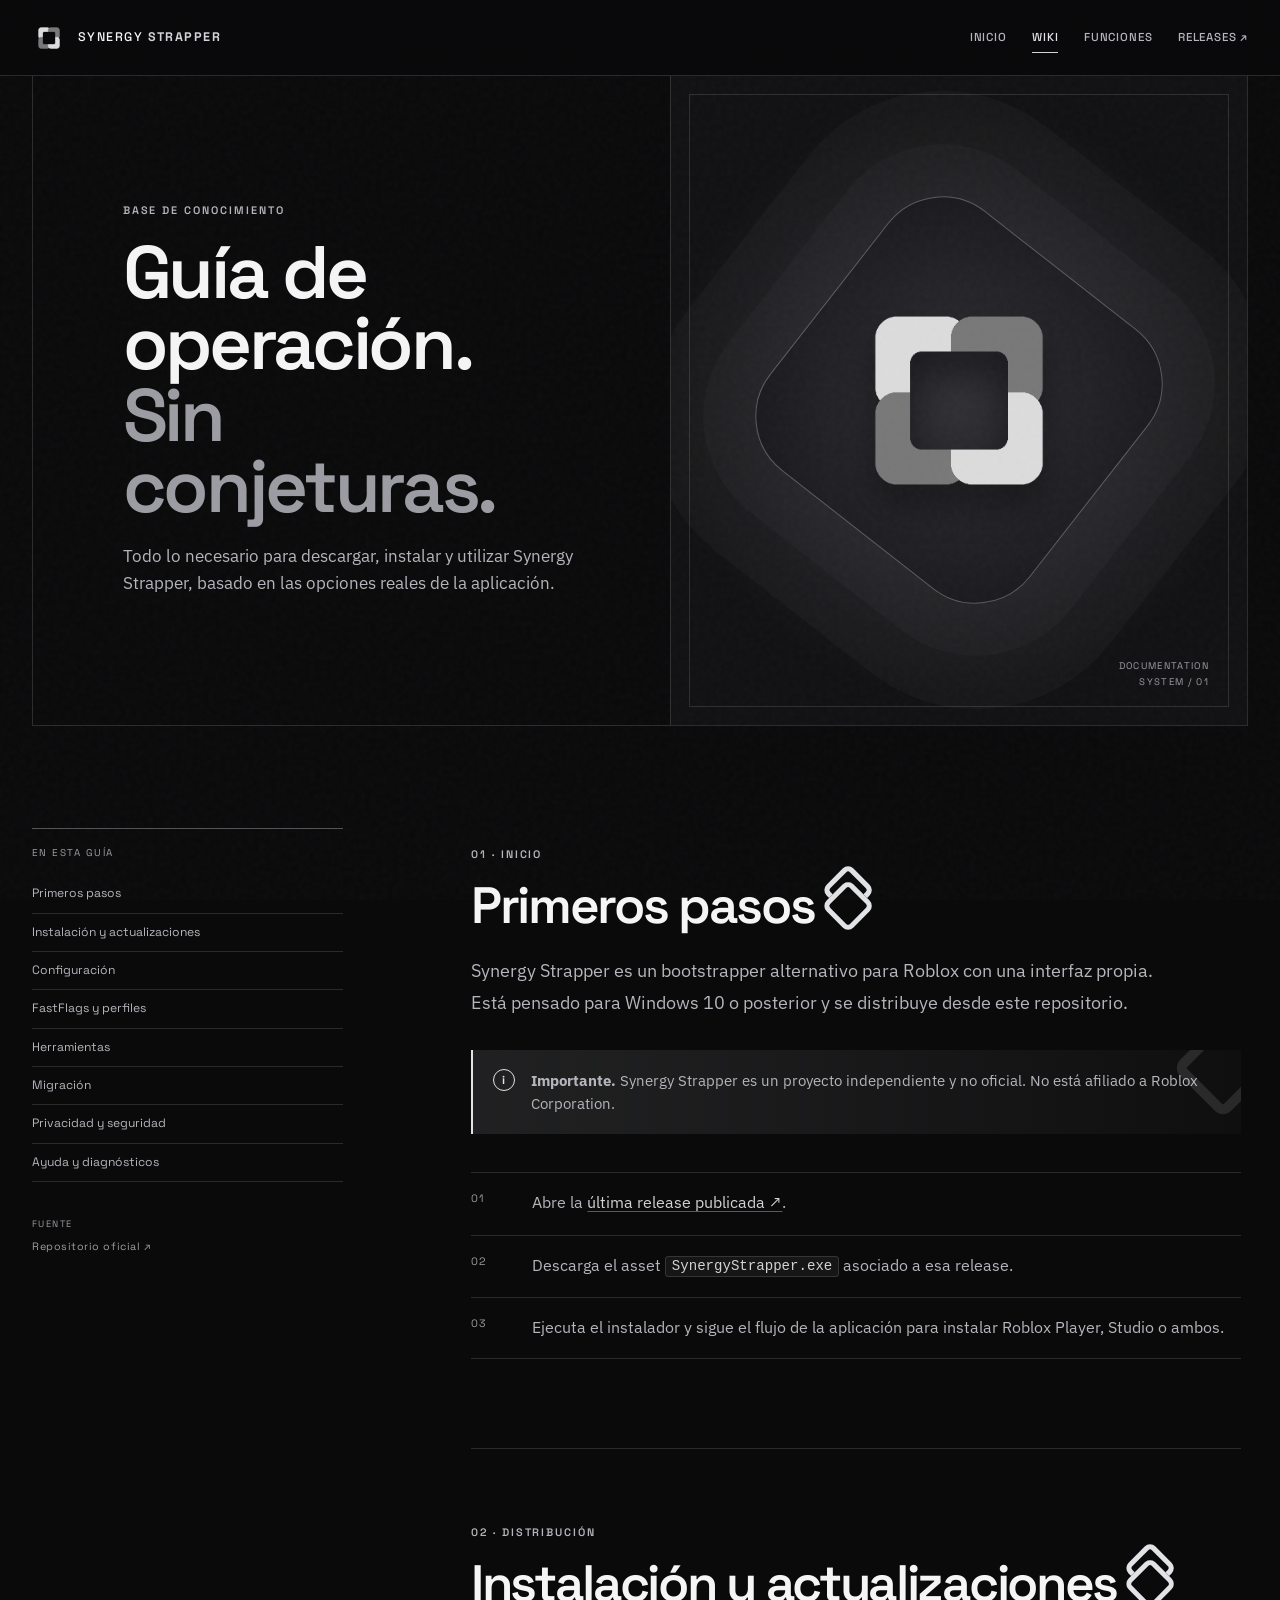
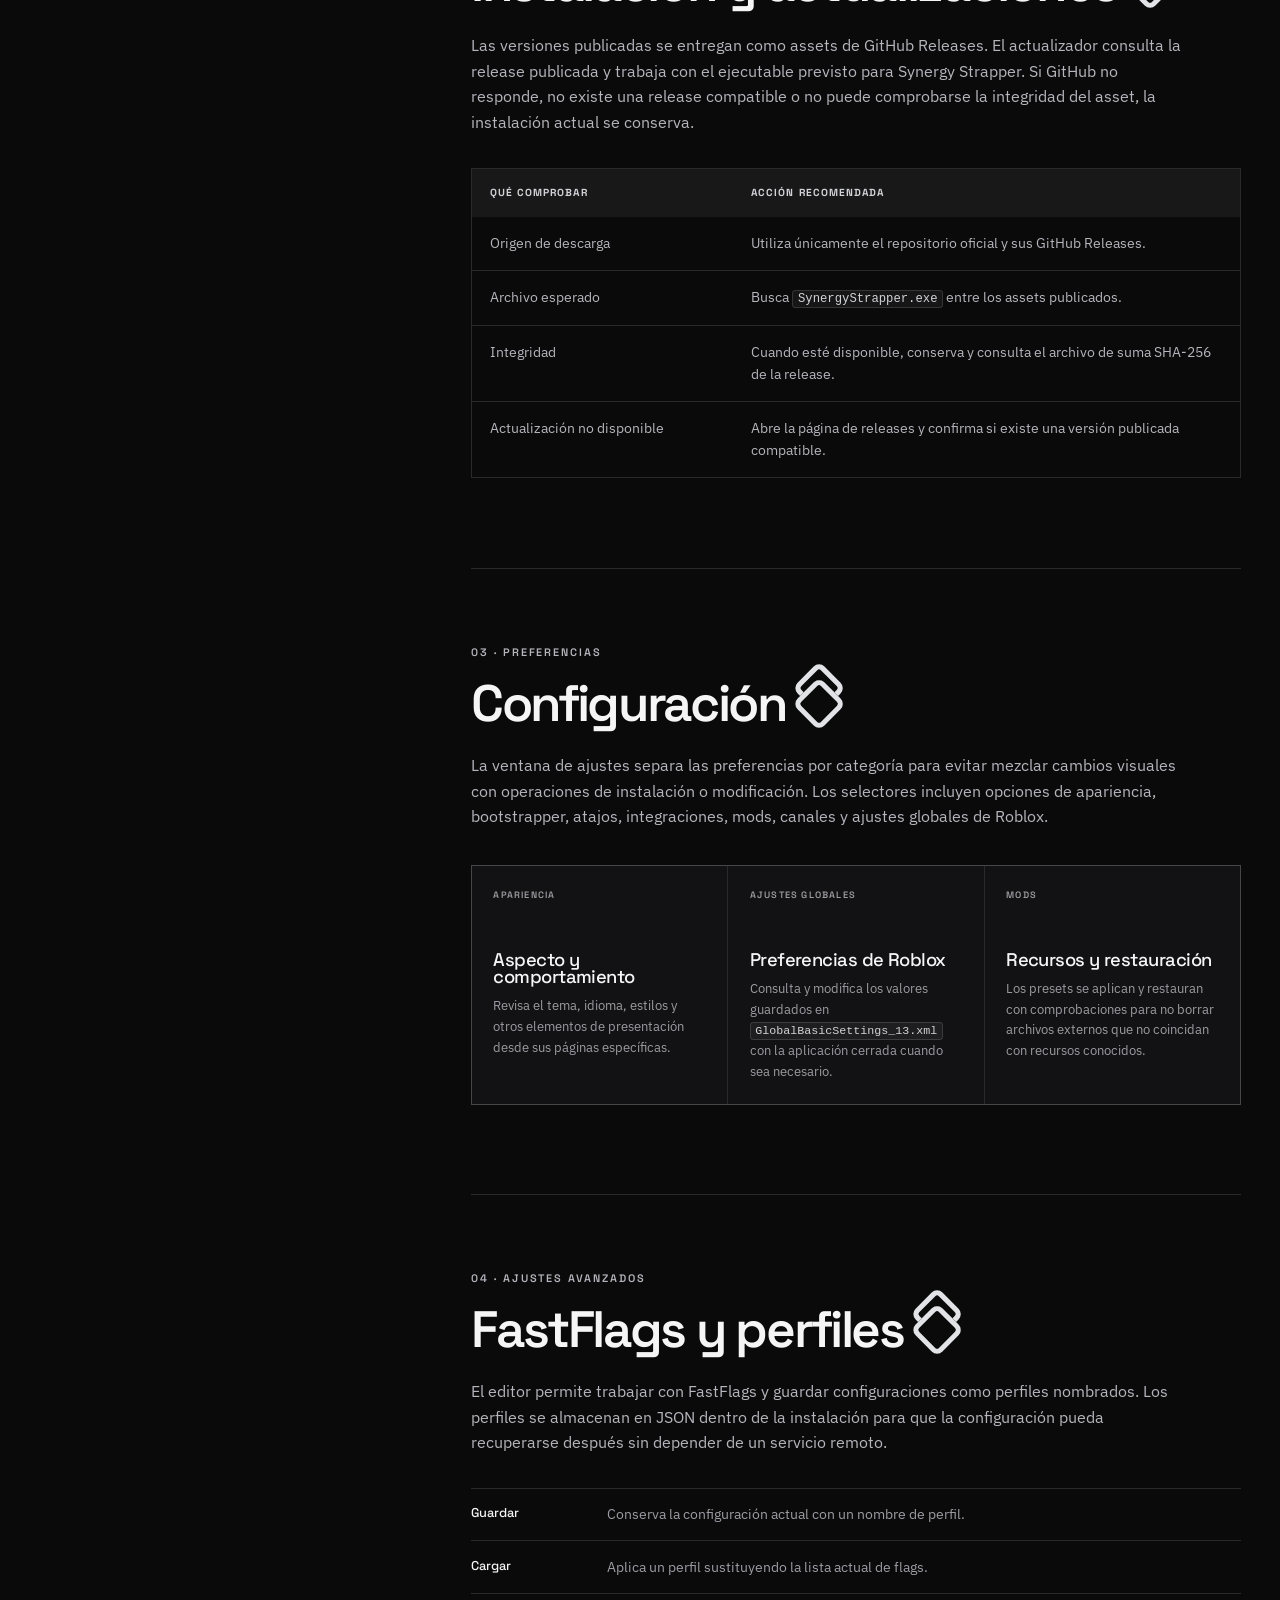
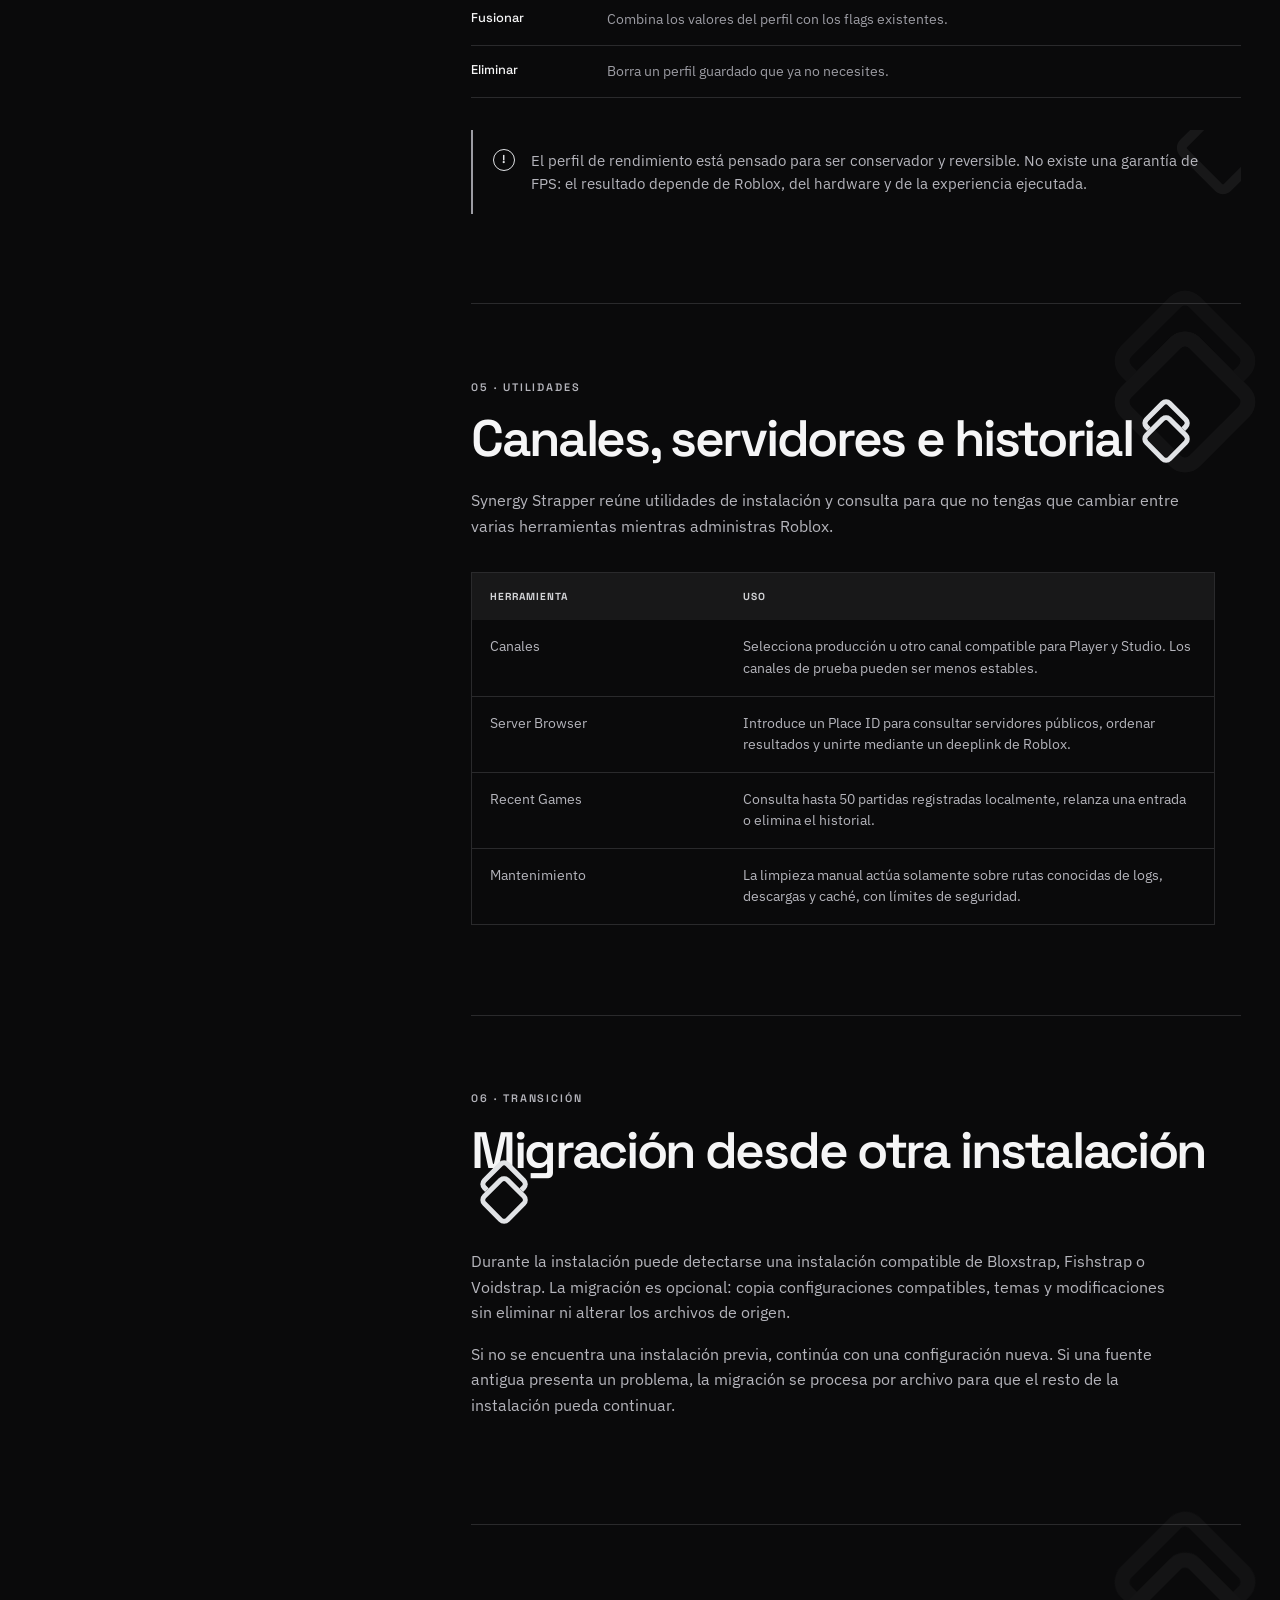
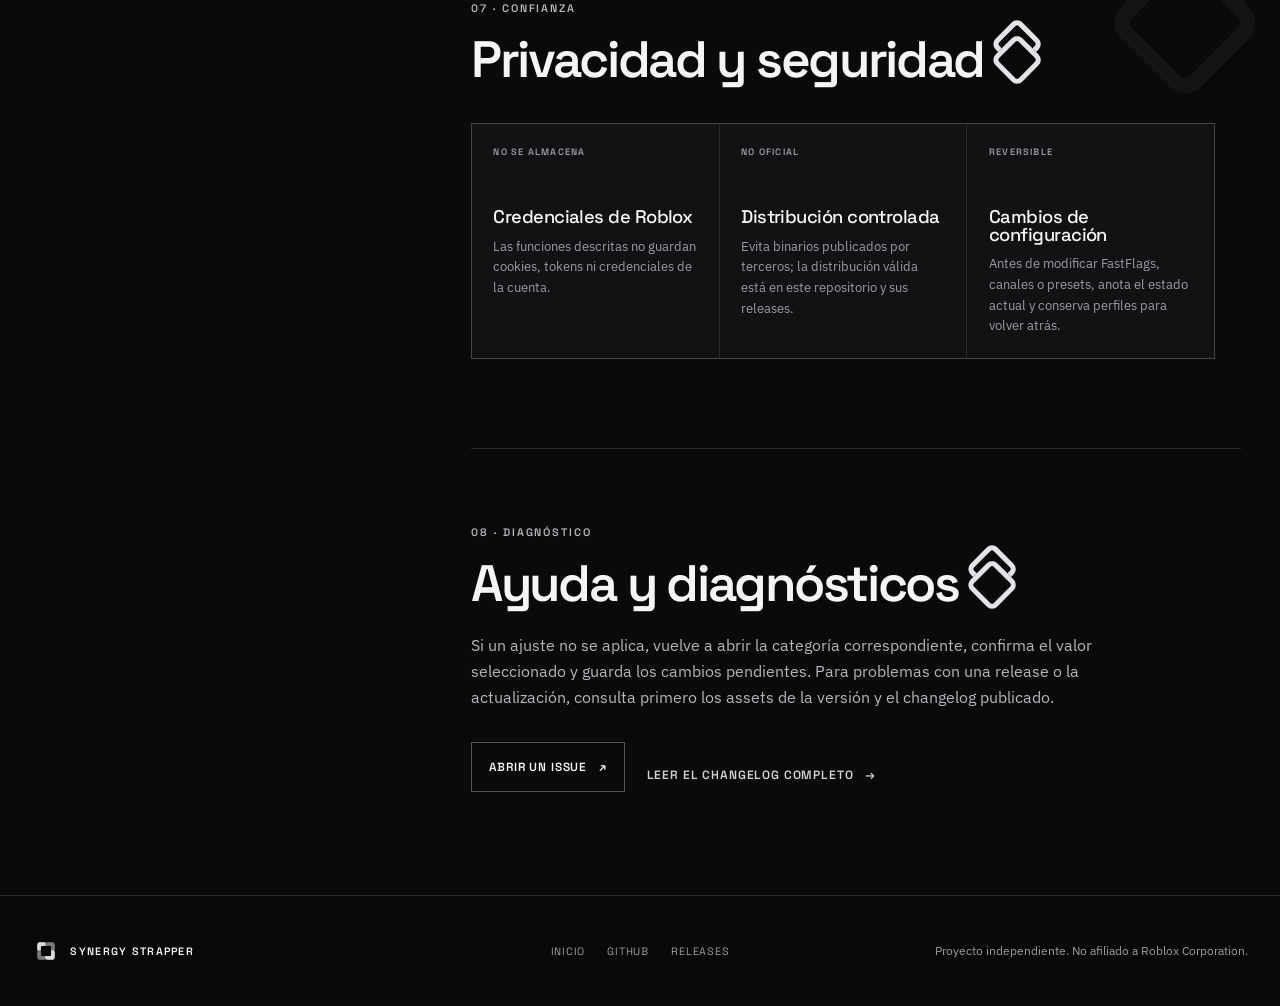
==== commit d25fb6fd: "style: reinforce Synergy visual system" ====
--- a/web/wiki.html
+++ b/web/wiki.html
@@ -131,7 +131,7 @@
             </div>
           </section>
 
-          <section id="herramientas" class="wiki-section reveal">
+          <section id="herramientas" class="wiki-section wiki-section--systems reveal">
             <p class="eyebrow">05 · Utilidades</p>
             <h2>Canales, servidores e historial</h2>
             <p>Synergy Strapper reúne utilidades de instalación y consulta para que no tengas que cambiar entre varias herramientas mientras administras Roblox.</p>
@@ -155,7 +155,7 @@
             <p>Si no se encuentra una instalación previa, continúa con una configuración nueva. Si una fuente antigua presenta un problema, la migración se procesa por archivo para que el resto de la instalación pueda continuar.</p>
           </section>
 
-          <section id="privacidad" class="wiki-section reveal">
+          <section id="privacidad" class="wiki-section wiki-section--systems reveal">
             <p class="eyebrow">07 · Confianza</p>
             <h2>Privacidad y seguridad</h2>
             <div class="privacy-grid">
--- a/web/assets/css/style.css
+++ b/web/assets/css/style.css
@@ -7,6 +7,8 @@
   --line: rgba(226, 226, 230, 0.15);
   --line-strong: rgba(226, 226, 230, 0.34);
   --silver: #d2d3d6;
+  --signal: #e1e3e6;
+  --signal-wash: rgba(225, 227, 230, 0.11);
   --white: #f5f5f6;
   --muted: #9c9ca3;
   --muted-strong: #b5b5bc;
@@ -45,7 +47,7 @@
 .site-nav { display: flex; align-items: center; gap: clamp(.8rem, 2vw, 2rem); }
 .site-nav__link { position: relative; padding: .4rem 0; color: var(--muted-strong); font-family: var(--display); font-size: .72rem; font-weight: 500; letter-spacing: .07em; text-transform: uppercase; transition: color .16s var(--ease-out); }
 .site-nav__link::after { content: ""; position: absolute; right: 0; bottom: 0; left: 0; height: 1px; transform: scaleX(0); transform-origin: right; background: var(--silver); transition: transform .22s var(--ease-out); }
-.site-nav__link:hover, .site-nav__link:focus-visible, .site-nav__link.is-active { color: var(--white); }
+.site-nav__link:hover, .site-nav__link:focus-visible, .site-nav__link.is-active { color: var(--signal); }
 .site-nav__link:hover::after, .site-nav__link:focus-visible::after, .site-nav__link.is-active::after { transform: scaleX(1); transform-origin: left; }
 .nav-toggle { display: none; border: 0; background: transparent; color: var(--white); }
 
@@ -61,13 +63,15 @@
 .button:hover { transform: translateY(-2px); }
 .button:active { transform: scale(.97); }
 .button:focus-visible, .text-link:focus-visible, .wiki-toc a:focus-visible { outline: 2px solid var(--silver); outline-offset: 4px; }
-.button--primary { background: var(--silver); color: var(--ink); }
-.button--primary:hover { background: var(--white); }
+.button--primary { background: var(--signal); color: var(--ink); box-shadow: 0 0 0 1px rgba(255,255,255,.18), 0 8px 26px rgba(225,227,230,.1); }
+.button--primary:hover { background: var(--white); box-shadow: 0 0 0 1px rgba(255,255,255,.4), 0 10px 32px rgba(225,227,230,.15); }
 .button--quiet { color: var(--muted-strong); }
 .button--quiet:hover { color: var(--white); }
 .button--outline { border-color: var(--line-strong); color: var(--white); }
 .button--outline:hover { border-color: var(--silver); background: rgba(255,255,255,.07); }
 .hero__fineprint { margin: 1.55rem 0 0; color: var(--muted); font-family: var(--display); font-size: .67rem; letter-spacing: .06em; }
+.system-signal { display: inline-flex; align-items: center; gap: .48rem; margin-top: 1.45rem; color: var(--signal); font-family: var(--display); font-size: .57rem; font-weight: 600; letter-spacing: .14em; }
+.system-signal i { width: 6px; height: 6px; border-radius: 50%; background: var(--signal); box-shadow: 0 0 0 4px var(--signal-wash); }
 .hero__visual { position: relative; min-height: 100%; overflow: hidden; border-left: 1px solid var(--line); background: linear-gradient(145deg, #1c1c20 0%, #0c0c0e 63%); }
 .hero__grid { position: absolute; inset: 0; background-image: linear-gradient(var(--line) 1px, transparent 1px), linear-gradient(90deg, var(--line) 1px, transparent 1px); background-size: 56px 56px; -webkit-mask-image: linear-gradient(90deg, transparent, #000 40%); mask-image: linear-gradient(90deg, transparent, #000 40%); opacity: .52; }
 .hero__module { position: absolute; border: 1px solid rgba(255,255,255,.22); border-radius: 14%; background: linear-gradient(145deg, rgba(255,255,255,.19), rgba(255,255,255,.025)); box-shadow: inset 0 1px rgba(255,255,255,.12), 22px 26px 60px rgba(0,0,0,.45); }
@@ -75,11 +79,12 @@
 .hero__module--two { right: 8%; bottom: 16%; width: 43%; aspect-ratio: 1; transform: rotate(18deg); background: linear-gradient(145deg, rgba(255,255,255,.08), rgba(255,255,255,.01)); }
 .hero__module--three { top: 38%; left: 18%; width: 28%; aspect-ratio: 1; transform: rotate(18deg); border-color: rgba(255,255,255,.12); }
 .hero__mark { position: absolute; top: 50%; left: 49%; width: min(54%, 430px); transform: translate(-50%, -50%) rotate(18deg); opacity: .87; filter: drop-shadow(0 25px 24px rgba(0,0,0,.42)); }
+.hero__serial { position: absolute; top: 29px; right: 35px; color: var(--signal); font-family: var(--display); font-size: .59rem; font-weight: 600; letter-spacing: .17em; }
 .hero__coordinate { position: absolute; right: 36px; bottom: 31px; margin: 0; color: var(--muted); font-family: var(--display); font-size: .61rem; letter-spacing: .13em; line-height: 1.65; text-align: right; }
 
 .trust-strip { display: grid; grid-template-columns: repeat(3, minmax(0, 1fr)) minmax(210px, 1.7fr); border-block: 1px solid var(--line); background: var(--ink-raised); }
 .trust-strip__item { display: flex; align-items: center; gap: 1rem; min-height: 104px; padding: 1.4rem clamp(1.2rem, 3vw, 3rem); border-right: 1px solid var(--line); color: var(--muted-strong); font-family: var(--display); font-size: .68rem; letter-spacing: .08em; line-height: 1.32; text-transform: uppercase; }
-.trust-strip__value { color: var(--silver); font-size: 1.08rem; font-weight: 600; letter-spacing: 0; }
+.trust-strip__value { color: var(--signal); font-size: 1.08rem; font-weight: 600; letter-spacing: 0; }
 .trust-strip__item--statement { border-right: 0; color: var(--muted); font-family: var(--body); font-size: .82rem; letter-spacing: 0; line-height: 1.5; text-transform: none; }
 
 .capabilities { display: grid; grid-template-columns: .5fr 1.15fr 1.35fr; gap: clamp(2rem, 5vw, 6rem); padding-block: clamp(7rem, 13vw, 12rem); }
@@ -111,8 +116,10 @@
 .wiki-preview__cards { display: grid; grid-template-columns: repeat(2, 1fr); gap: 1px; align-self: start; background: var(--line); border: 1px solid var(--line); }
 .wiki-card { position: relative; display: flex; flex-direction: column; min-height: 240px; padding: 1.8rem; overflow: hidden; background: var(--ink-raised); transition: background .2s var(--ease-out); }
 .wiki-card::before { content: ""; position: absolute; top: -65%; right: -32%; width: 180px; aspect-ratio: 1; border: 1px solid rgba(255,255,255,.1); border-radius: 17%; transform: rotate(35deg); transition: transform .35s var(--ease-out); }
+.wiki-card::after { content: ""; position: absolute; top: 27px; right: 28px; width: 24px; height: 24px; border: 5px solid var(--signal); border-radius: 7px; box-shadow: -9px -9px 0 -5px var(--ink-raised), -9px -9px 0 0 var(--signal), 9px 9px 0 -5px var(--ink-raised), 9px 9px 0 0 var(--signal); opacity: .32; transform: rotate(45deg); transition: opacity .2s var(--ease-out), transform .35s var(--ease-out); }
 .wiki-card:hover { background: var(--graphite); }
 .wiki-card:hover::before { transform: rotate(48deg) scale(1.1); }
+.wiki-card:hover::after { opacity: .72; transform: rotate(90deg); }
 .wiki-card--large { grid-column: span 2; min-height: 292px; background: linear-gradient(135deg, #202025, #121214 72%); }
 .wiki-card__meta { position: relative; color: var(--muted); font-family: var(--display); font-size: .65rem; letter-spacing: .13em; }
 .wiki-card h3 { position: relative; max-width: 455px; margin: auto 0 1.2rem; font-size: clamp(1.35rem, 2.3vw, 2.05rem); font-weight: 500; }
@@ -160,14 +167,17 @@
 .wiki-section { padding: 1.25rem 0 clamp(4.7rem, 7vw, 6.7rem); scroll-margin-top: 105px; }
 .wiki-section:not(:first-child) { border-top: 1px solid var(--line); padding-top: clamp(3.5rem, 6vw, 5.7rem); }
 .wiki-section h2 { margin-bottom: 1.35rem; font-size: clamp(2.15rem, 4vw, 3.7rem); font-weight: 600; }
+.wiki-section h2::after { content: ""; display: inline-block; width: .55em; height: .55em; margin: 0 0 .16em .28em; border: .1em solid var(--signal); border-radius: 20%; box-shadow: -.22em -.22em 0 -.1em var(--ink), -.22em -.22em 0 0 var(--signal); transform: rotate(45deg); vertical-align: middle; }
 .wiki-section > p:not(.eyebrow) { max-width: 710px; color: var(--muted-strong); }
 .wiki-intro { font-size: 1.12rem; line-height: 1.76; }
 .wiki-section p a { color: var(--silver); text-decoration: underline; text-decoration-color: rgba(210,211,214,.4); text-underline-offset: .18em; }
 .wiki-section p a:hover { color: var(--white); }
-.wiki-callout { display: grid; grid-template-columns: 24px minmax(0, 1fr); gap: .9rem; margin-top: 2rem; padding: 1.15rem 1.25rem; border-left: 2px solid var(--silver); background: rgba(255,255,255,.045); }
-.wiki-callout__symbol { display: grid; place-items: center; width: 22px; height: 22px; border: 1px solid var(--line-strong); border-radius: 50%; color: var(--silver); font-family: var(--display); font-size: .72rem; font-weight: 700; }
+.wiki-callout { position: relative; display: grid; grid-template-columns: 24px minmax(0, 1fr); gap: .9rem; margin-top: 2rem; padding: 1.15rem 1.25rem; overflow: hidden; border-left: 2px solid var(--signal); background: linear-gradient(90deg, var(--signal-wash), rgba(255,255,255,.025)); }
+.wiki-callout::after { content: ""; position: absolute; top: -18px; right: -18px; width: 52px; height: 52px; border: 10px solid rgba(225,227,230,.12); border-radius: 16%; transform: rotate(45deg); }
+.wiki-callout__symbol { position: relative; z-index: 1; display: grid; place-items: center; width: 22px; height: 22px; border: 1px solid var(--signal); border-radius: 50%; color: var(--signal); font-family: var(--display); font-size: .72rem; font-weight: 700; }
 .wiki-callout p { margin: 0; color: var(--muted-strong); font-size: .91rem; }
 .wiki-callout--quiet { border-left-color: var(--muted); background: transparent; }
+.wiki-callout--quiet::after { border-color: rgba(255,255,255,.06); }
 .step-list { display: flex; flex-direction: column; gap: .15rem; padding: 0; margin: 2.4rem 0 0; list-style: none; }
 .step-list li { display: grid; grid-template-columns: 44px minmax(0, 1fr); gap: 1.1rem; padding: 1.05rem 0; border-top: 1px solid var(--line); }
 .step-list li:last-child { border-bottom: 1px solid var(--line); }
@@ -190,6 +200,8 @@
 .operation-list span { color: var(--muted); font-size: .88rem; }
 .help-actions { display: flex; flex-wrap: wrap; align-items: center; gap: 1.35rem; margin-top: 2rem; }
 .wiki-section--last { padding-bottom: 0; }
+.wiki-section--systems { position: relative; padding-right: 1.6rem; }
+.wiki-section--systems::before { content: ""; position: absolute; top: 2.6rem; right: 0; width: 82px; height: 82px; border: 15px solid rgba(225,227,230,.045); border-radius: 19%; box-shadow: -29px -29px 0 -15px var(--ink), -29px -29px 0 0 rgba(225,227,230,.035); transform: rotate(45deg); pointer-events: none; }
 
 .reveal { opacity: 0; transform: translateY(18px); transition: opacity .55s var(--ease-out), transform .55s var(--ease-out); }
 .reveal.is-visible { opacity: 1; transform: translateY(0); }
@@ -256,12 +268,14 @@
   .wiki-hero__copy { padding: 5.5rem 28px 3.3rem; }
   .wiki-hero__visual { min-height: 270px; border-top: 1px solid var(--line); border-left: 0; }
   .wiki-hero__visual span { right: 23px; bottom: 20px; }
+  .hero__serial { top: 20px; right: 23px; }
   .wiki-layout { display: block; padding-block: 3.5rem 5.5rem; }
   .wiki-sidebar { position: static; margin-bottom: 4rem; }
   .wiki-toc { display: grid; grid-template-columns: 1fr 1fr; column-gap: 1rem; }
   .wiki-section { padding-bottom: 4.3rem; }
   th, td { min-width: 170px; padding: .85rem; }
   .operation-list > div { grid-template-columns: 90px minmax(0, 1fr); }
+  .wiki-section--systems { padding-right: 0; }
 }
 
 @media (max-width: 430px) {
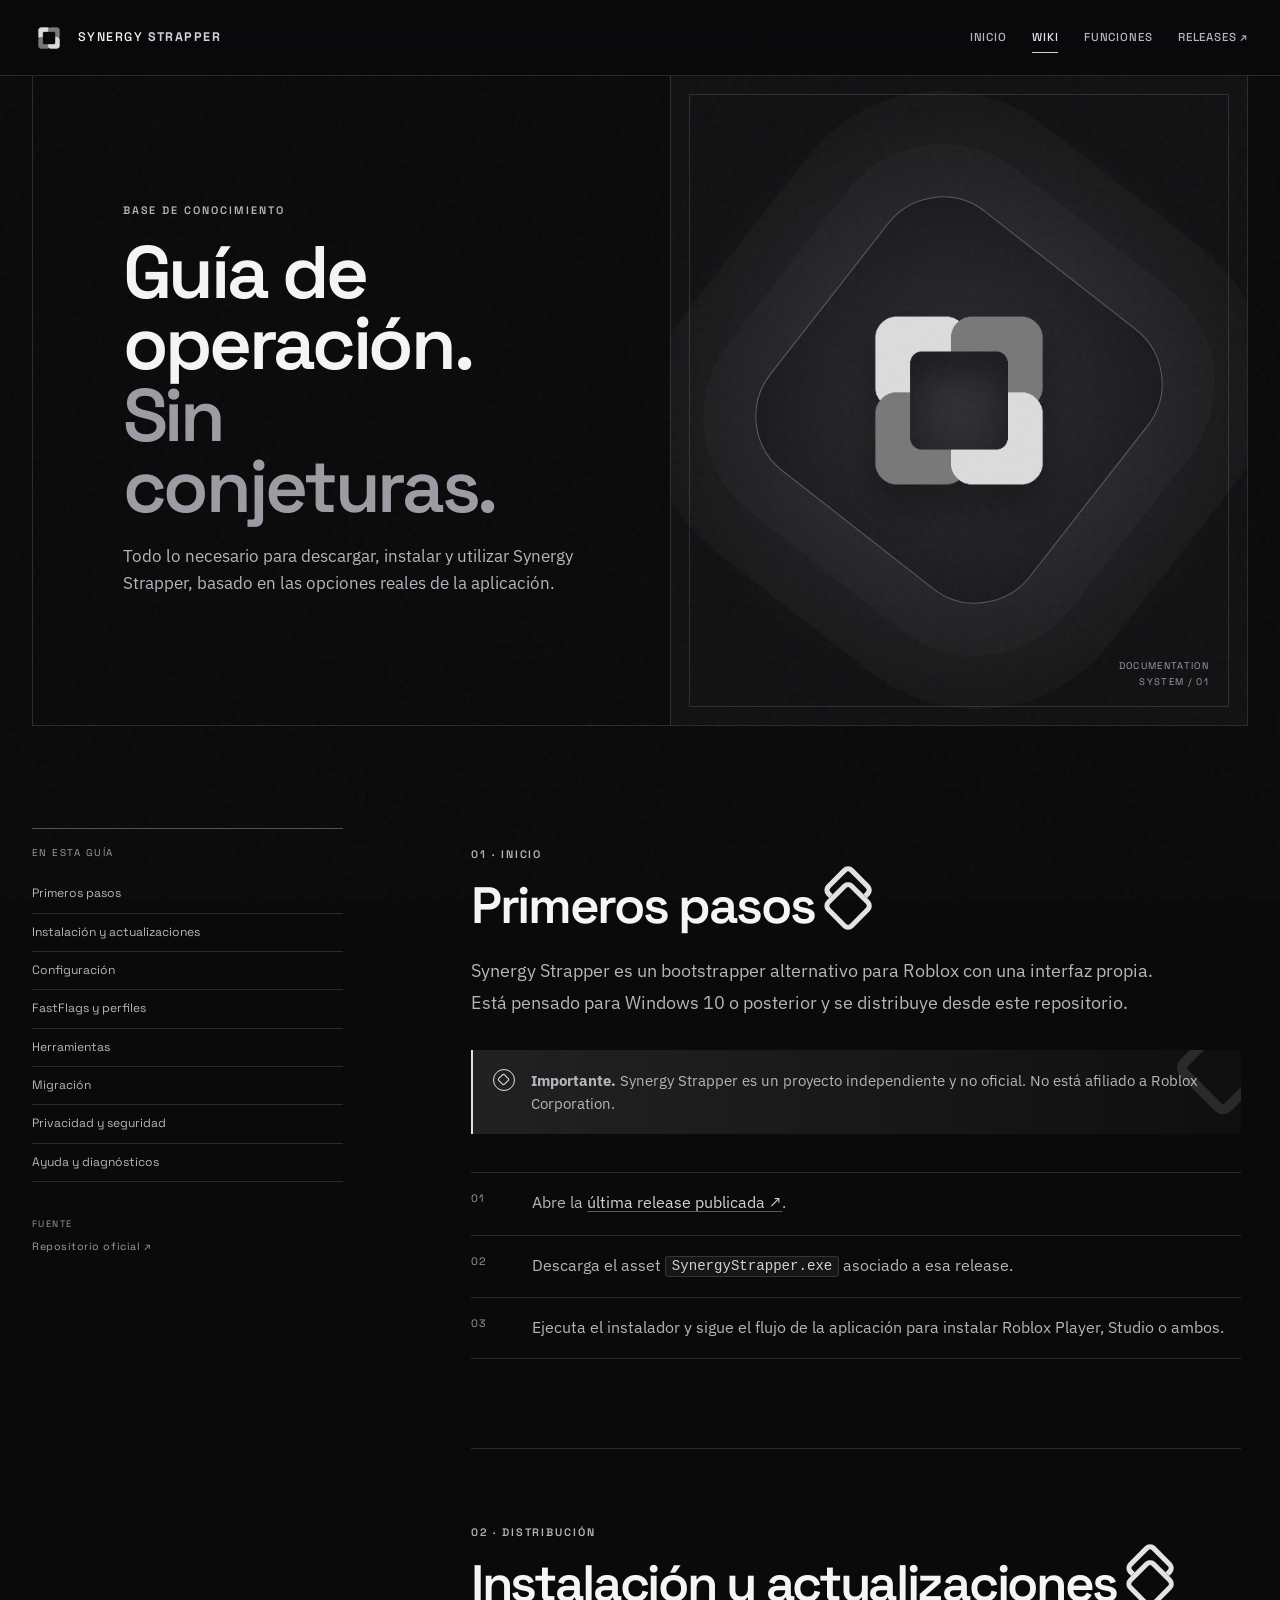
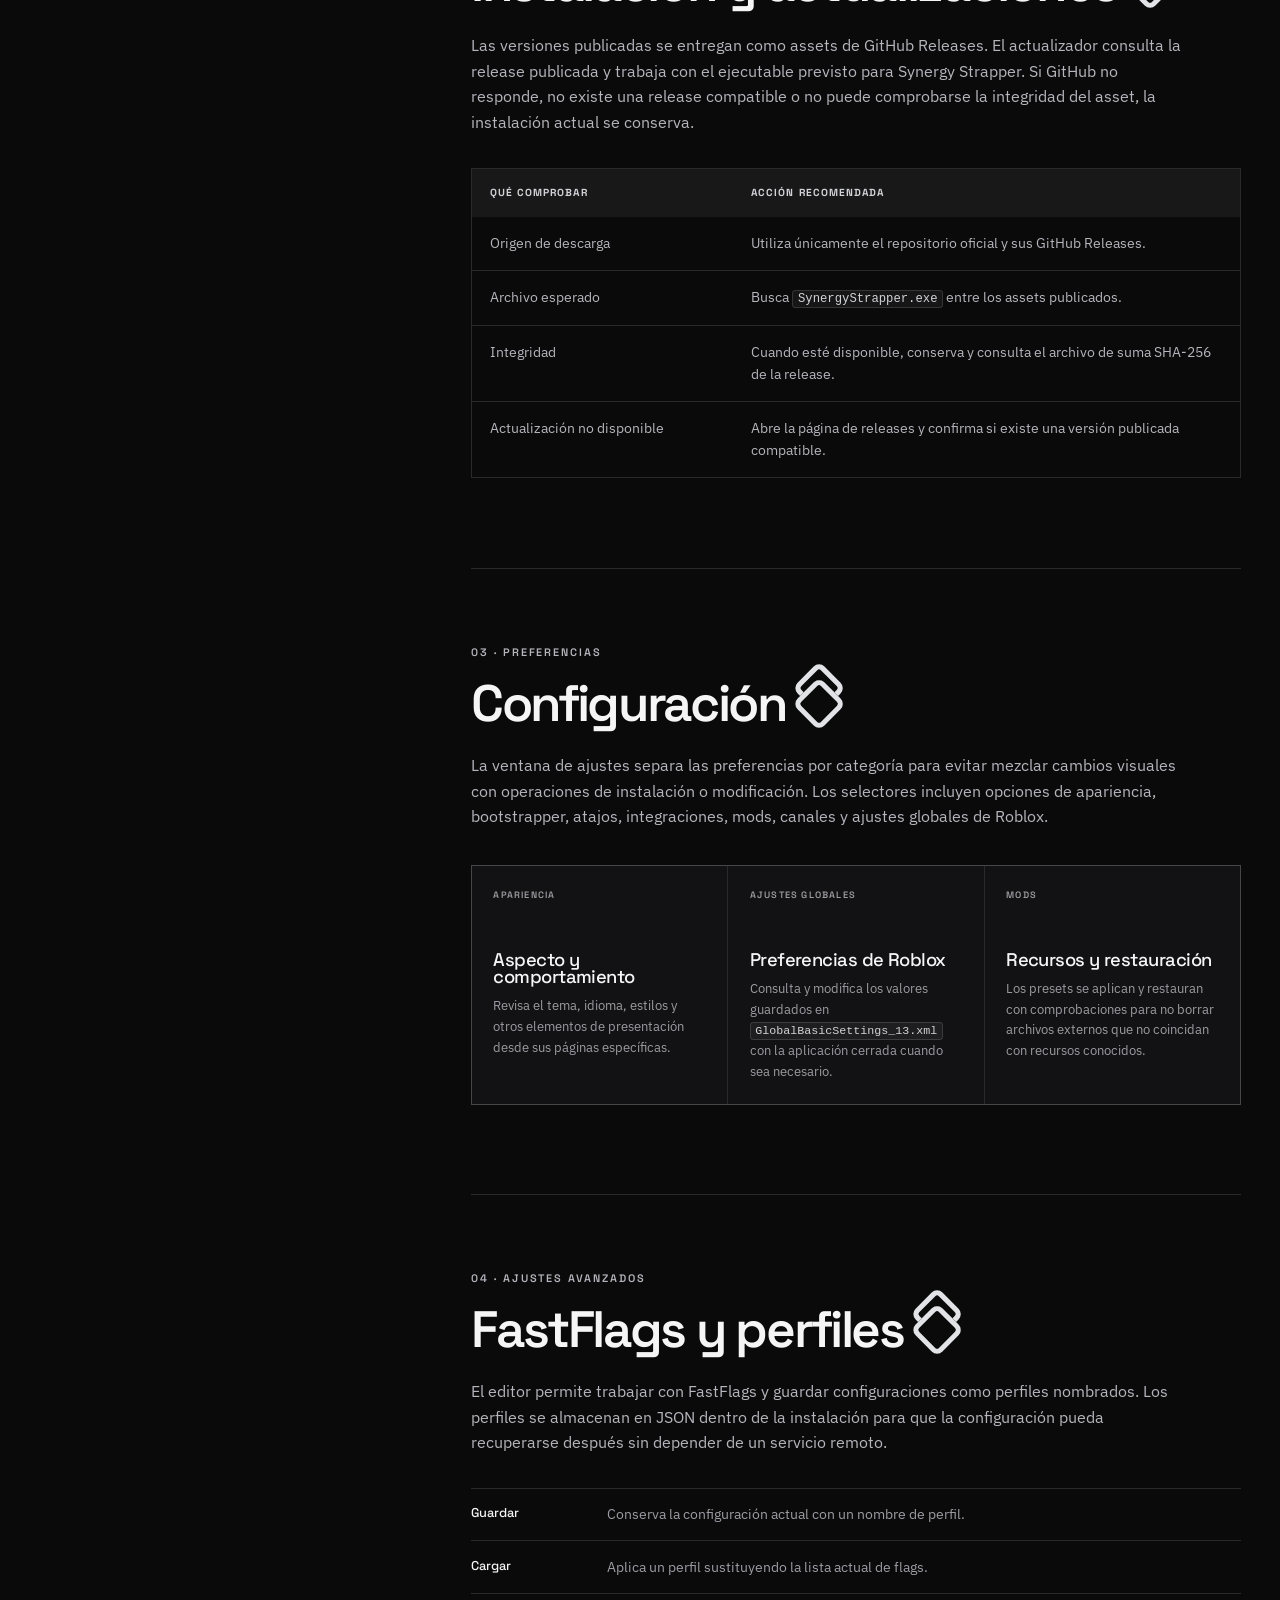
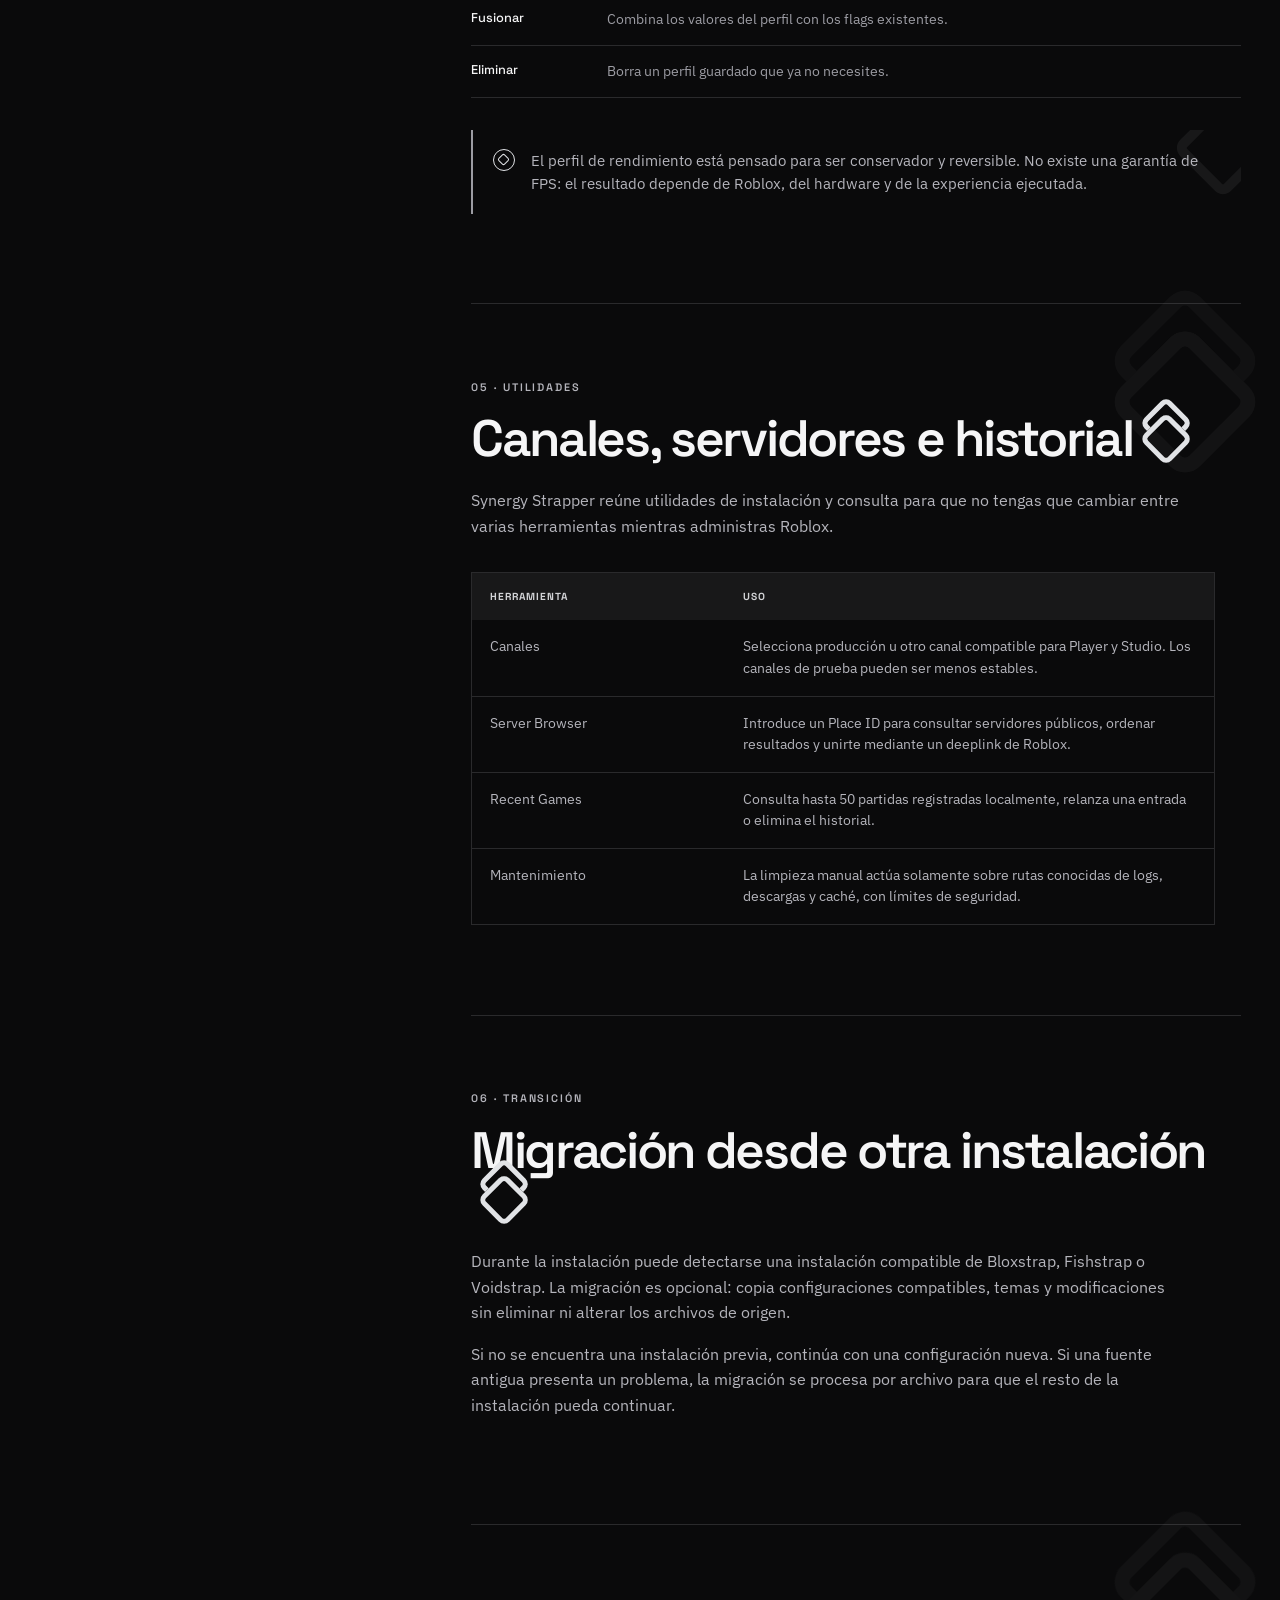
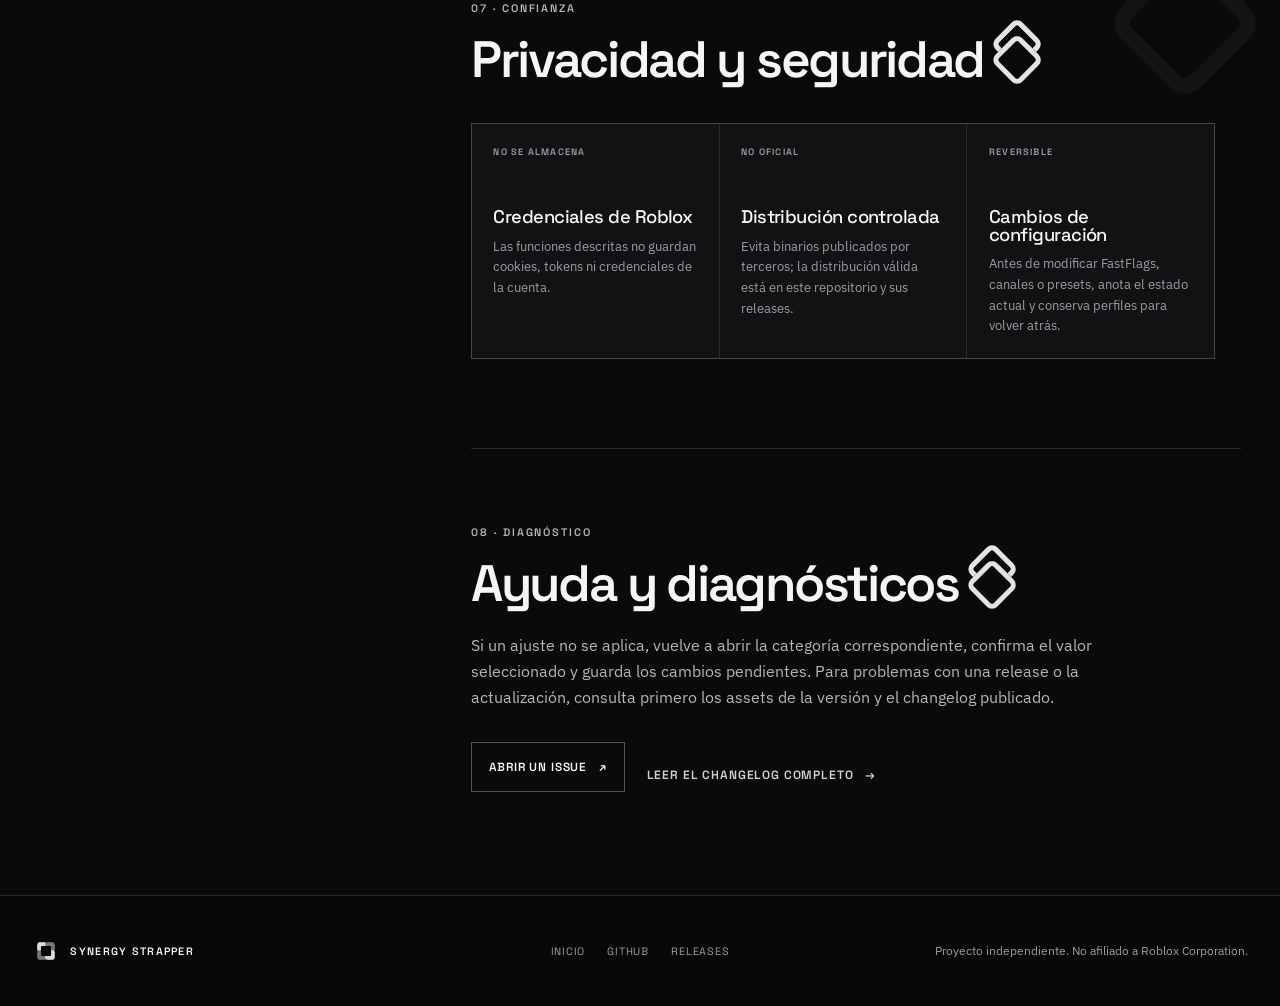
==== commit 69c4755e: "feat: prepare Synergy Strapper 1.0.5" ====
--- a/web/wiki.html
+++ b/web/wiki.html
@@ -77,7 +77,7 @@
             <h2>Primeros pasos</h2>
             <p class="wiki-intro">Synergy Strapper es un bootstrapper alternativo para Roblox con una interfaz propia. Está pensado para Windows 10 o posterior y se distribuye desde este repositorio.</p>
             <div class="wiki-callout">
-              <span class="wiki-callout__symbol" aria-hidden="true">i</span>
+              <span class="wiki-callout__symbol" aria-hidden="true"></span>
               <p><strong>Importante.</strong> Synergy Strapper es un proyecto independiente y no oficial. No está afiliado a Roblox Corporation.</p>
             </div>
             <ol class="step-list">
@@ -126,7 +126,7 @@
               <div><strong>Eliminar</strong><span>Borra un perfil guardado que ya no necesites.</span></div>
             </div>
             <div class="wiki-callout wiki-callout--quiet">
-              <span class="wiki-callout__symbol" aria-hidden="true">!</span>
+              <span class="wiki-callout__symbol" aria-hidden="true"></span>
               <p>El perfil de rendimiento está pensado para ser conservador y reversible. No existe una garantía de FPS: el resultado depende de Roblox, del hardware y de la experiencia ejecutada.</p>
             </div>
           </section>
--- a/web/assets/css/style.css
+++ b/web/assets/css/style.css
@@ -174,7 +174,7 @@
 .wiki-section p a:hover { color: var(--white); }
 .wiki-callout { position: relative; display: grid; grid-template-columns: 24px minmax(0, 1fr); gap: .9rem; margin-top: 2rem; padding: 1.15rem 1.25rem; overflow: hidden; border-left: 2px solid var(--signal); background: linear-gradient(90deg, var(--signal-wash), rgba(255,255,255,.025)); }
 .wiki-callout::after { content: ""; position: absolute; top: -18px; right: -18px; width: 52px; height: 52px; border: 10px solid rgba(225,227,230,.12); border-radius: 16%; transform: rotate(45deg); }
-.wiki-callout__symbol { position: relative; z-index: 1; display: grid; place-items: center; width: 22px; height: 22px; border: 1px solid var(--signal); border-radius: 50%; color: var(--signal); font-family: var(--display); font-size: .72rem; font-weight: 700; }
+.wiki-callout__symbol { position: relative; z-index: 1; display: grid; place-items: center; width: 22px; height: 22px; border: 1px solid var(--signal); border-radius: 50%; color: var(--signal); } .wiki-callout__symbol::before { content: ""; width: 7px; height: 7px; border: 1px solid currentColor; border-radius: 2px; transform: rotate(45deg); }
 .wiki-callout p { margin: 0; color: var(--muted-strong); font-size: .91rem; }
 .wiki-callout--quiet { border-left-color: var(--muted); background: transparent; }
 .wiki-callout--quiet::after { border-color: rgba(255,255,255,.06); }
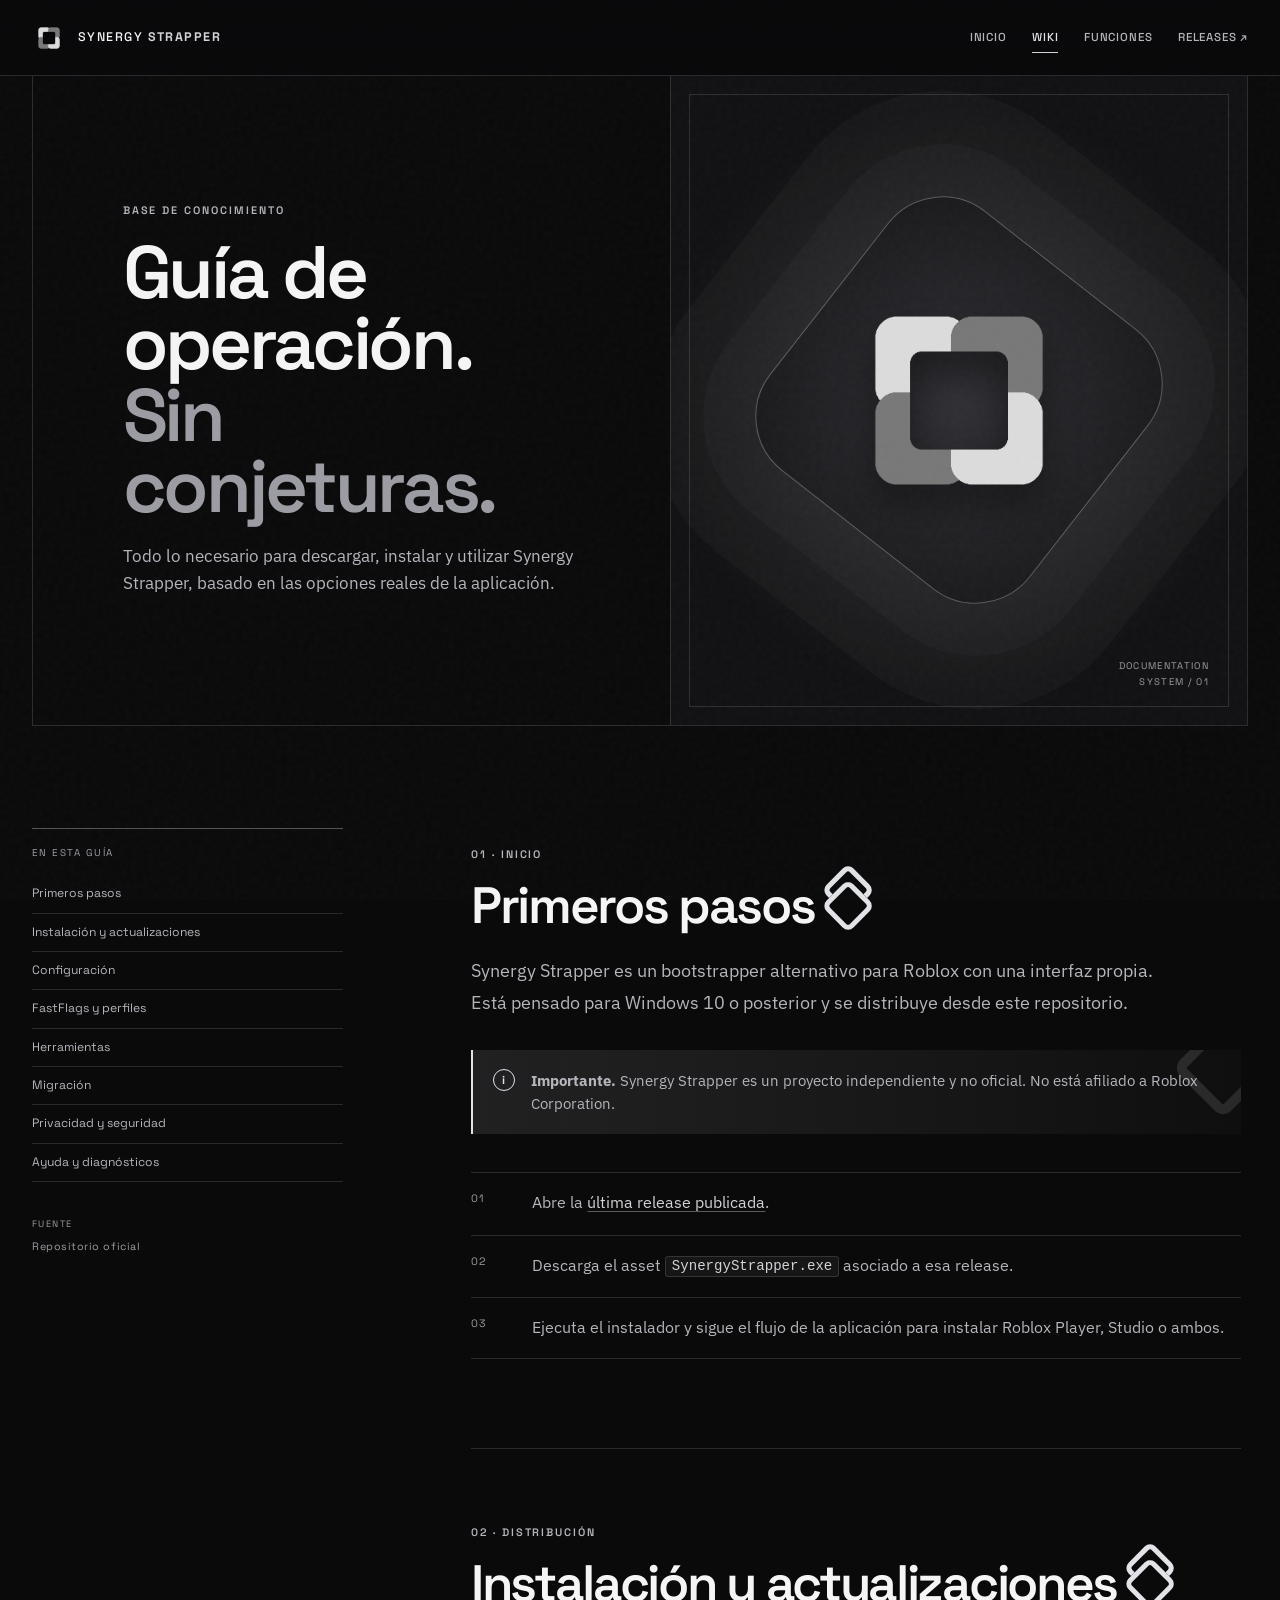
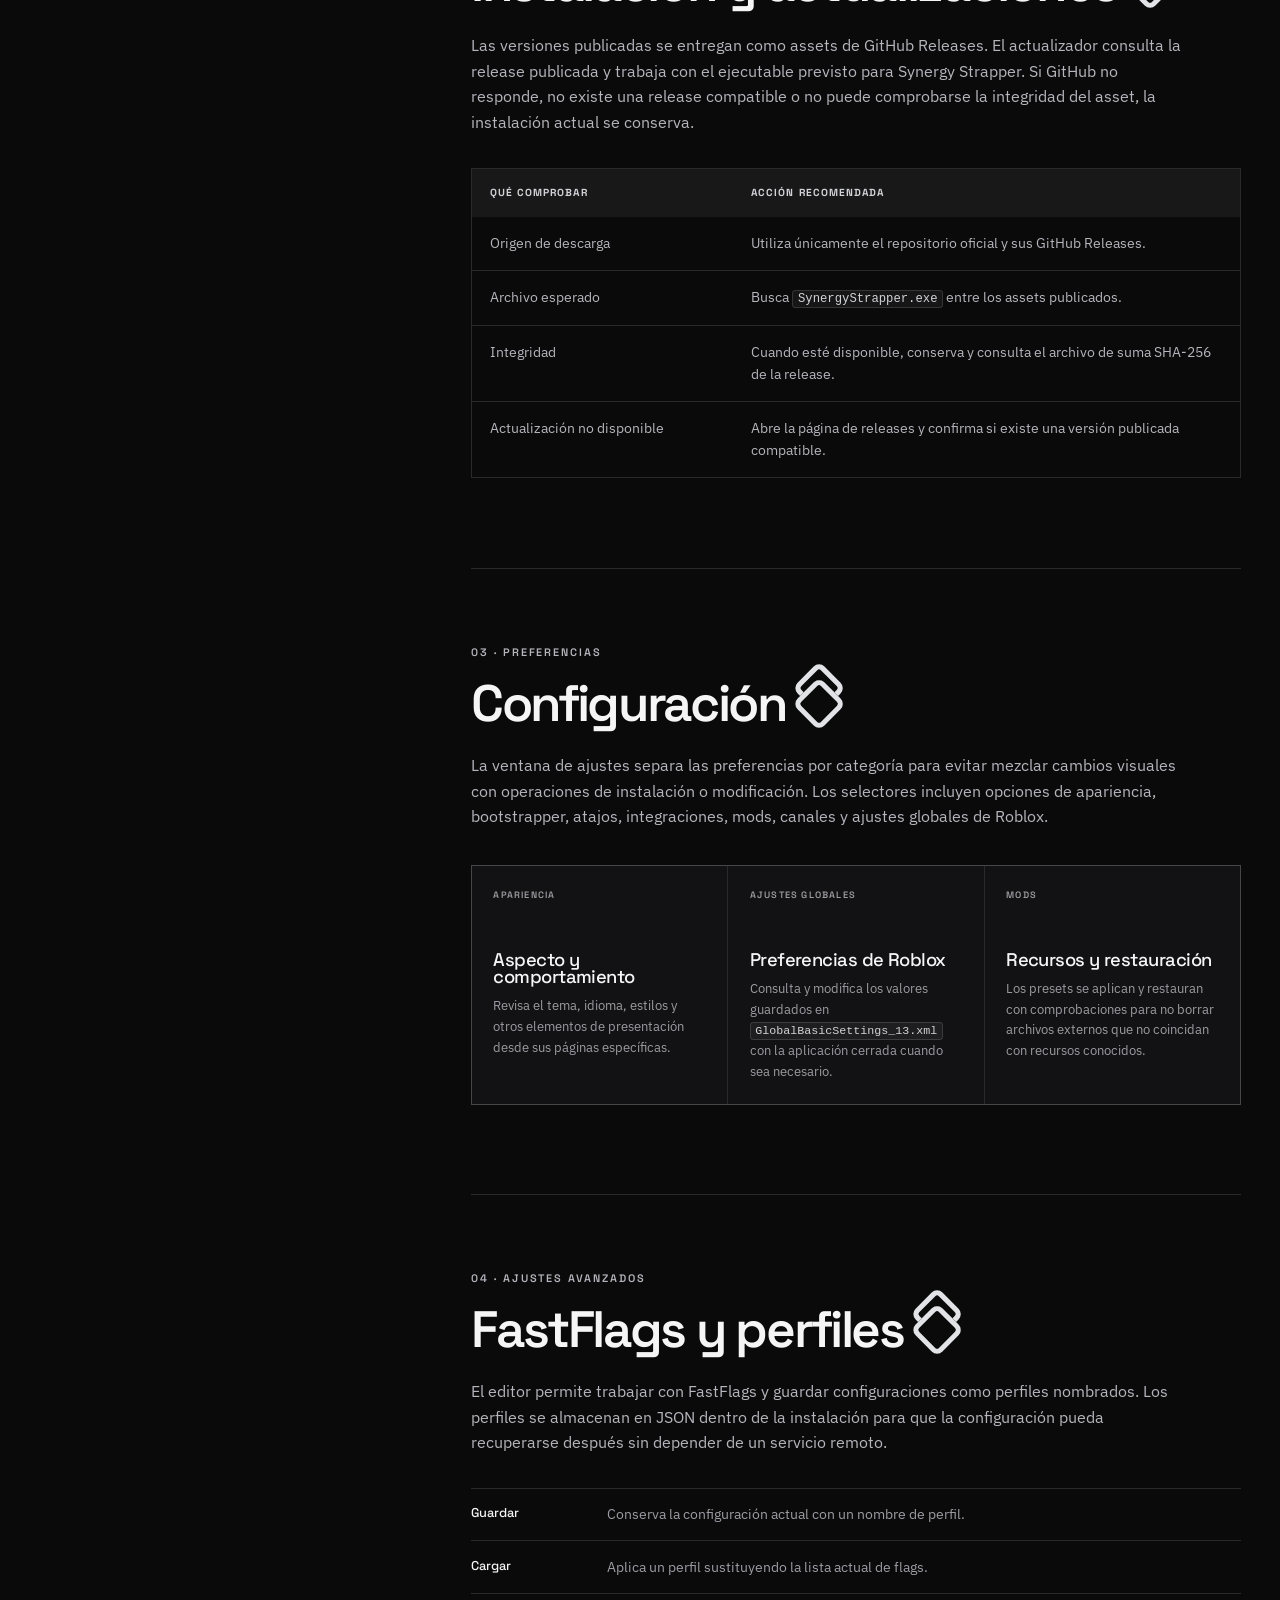
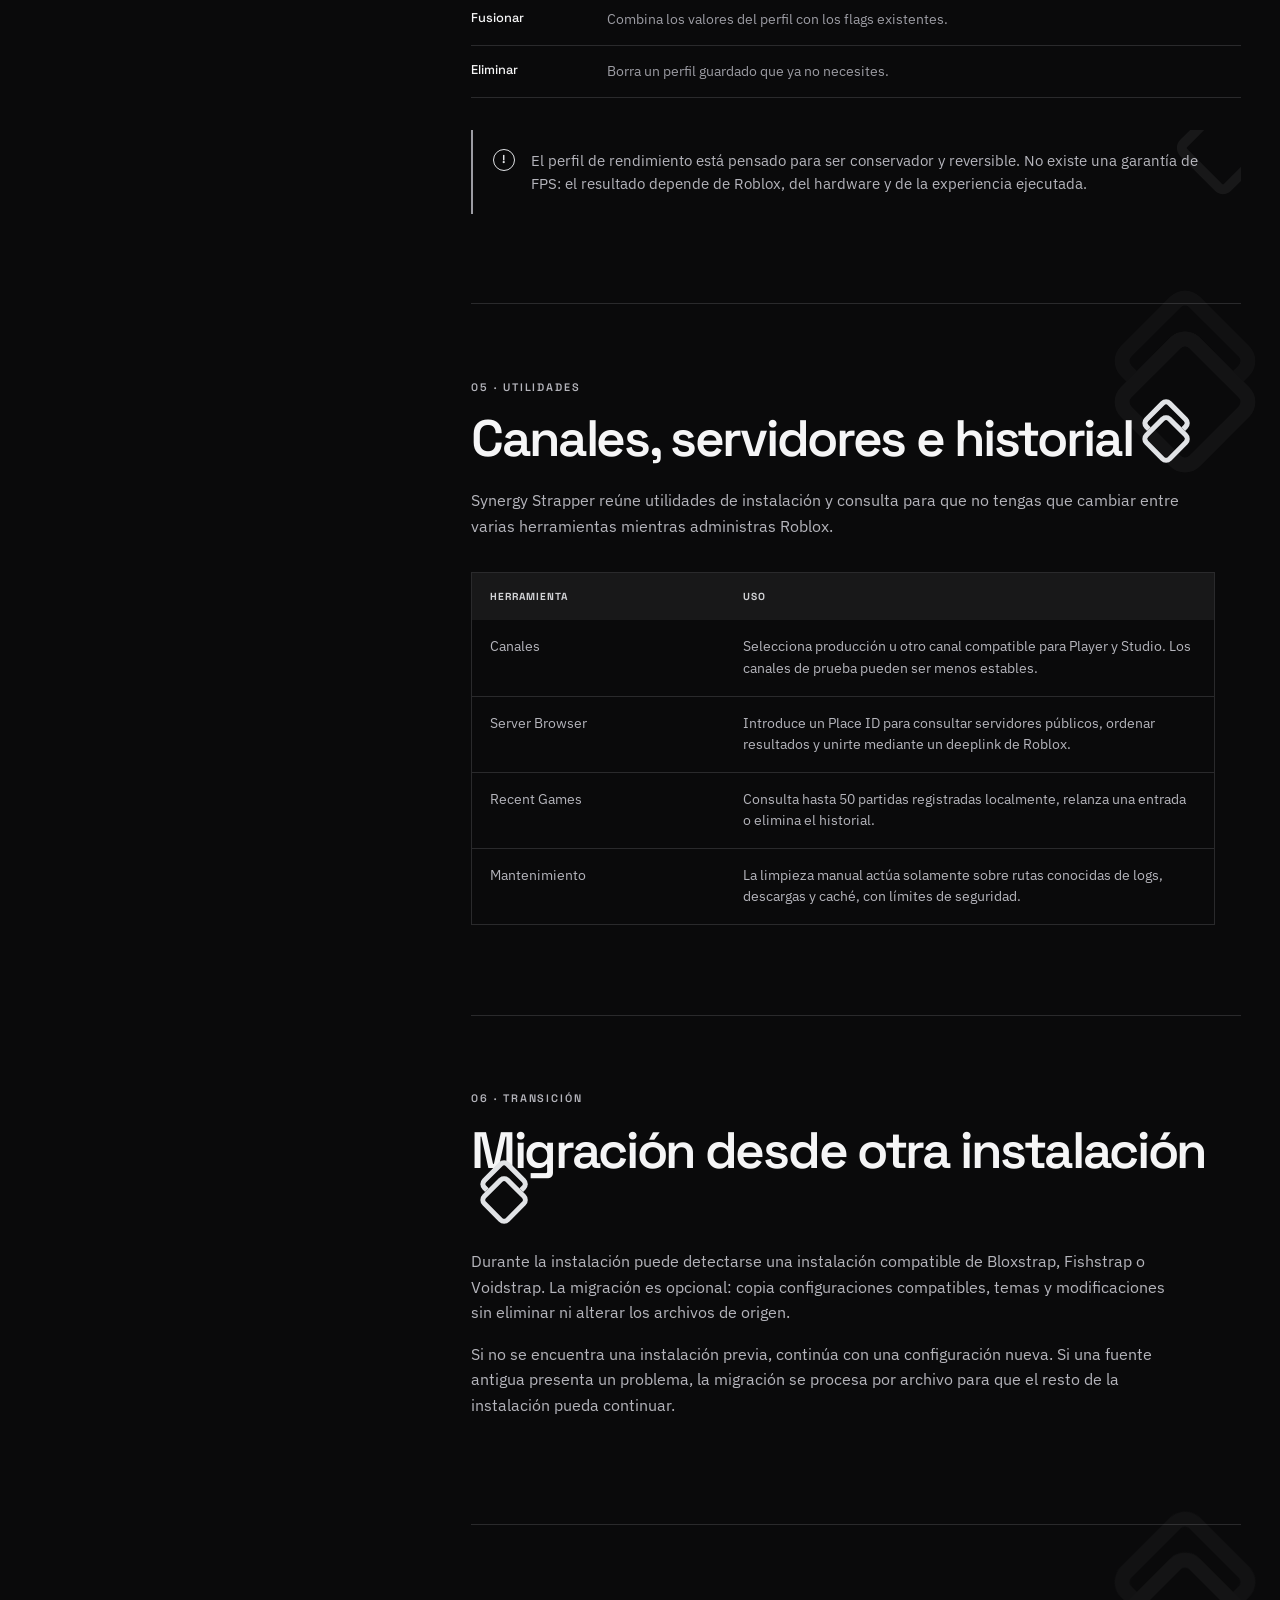
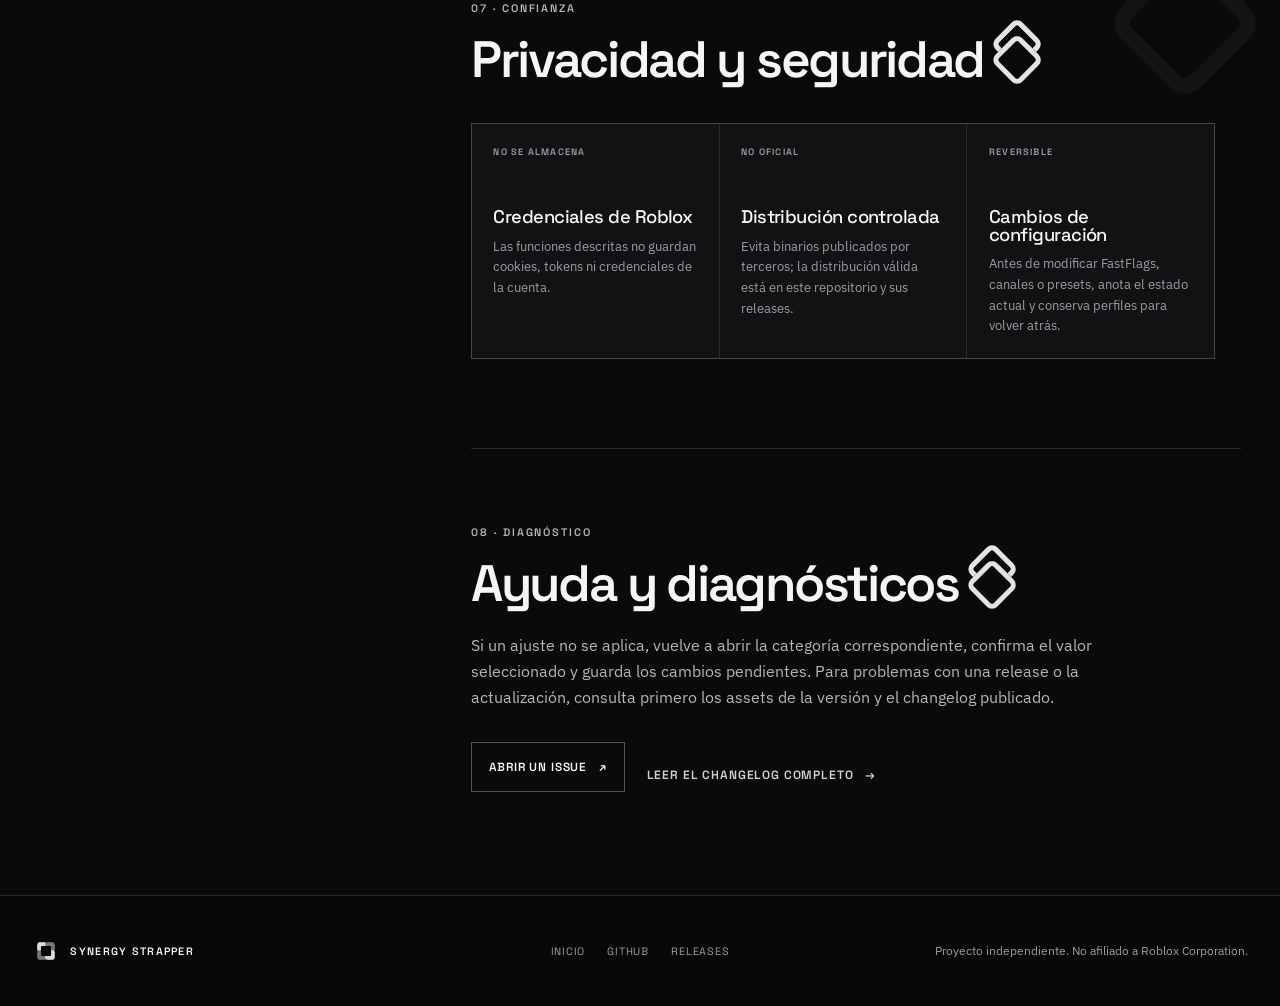
==== commit 6155eed0: "fix: revert erroneous web changes, strip decorative arrows and streamline changelog" ====
--- a/web/wiki.html
+++ b/web/wiki.html
@@ -67,7 +67,7 @@
           </nav>
           <div class="wiki-sidebar__source">
             <span>FUENTE</span>
-            <a href="https://github.com/Xyraniz/SynergyStrapper" target="_blank" rel="noreferrer">Repositorio oficial ↗</a>
+            <a href="https://github.com/Xyraniz/SynergyStrapper" target="_blank" rel="noreferrer">Repositorio oficial</a>
           </div>
         </aside>
 
@@ -77,11 +77,11 @@
             <h2>Primeros pasos</h2>
             <p class="wiki-intro">Synergy Strapper es un bootstrapper alternativo para Roblox con una interfaz propia. Está pensado para Windows 10 o posterior y se distribuye desde este repositorio.</p>
             <div class="wiki-callout">
-              <span class="wiki-callout__symbol" aria-hidden="true"></span>
+              <span class="wiki-callout__symbol" aria-hidden="true">i</span>
               <p><strong>Importante.</strong> Synergy Strapper es un proyecto independiente y no oficial. No está afiliado a Roblox Corporation.</p>
             </div>
             <ol class="step-list">
-              <li><span>01</span><p>Abre la <a href="https://github.com/Xyraniz/SynergyStrapper/releases/latest" target="_blank" rel="noreferrer">última release publicada ↗</a>.</p></li>
+              <li><span>01</span><p>Abre la <a href="https://github.com/Xyraniz/SynergyStrapper/releases/latest" target="_blank" rel="noreferrer">última release publicada</a>.</p></li>
               <li><span>02</span><p>Descarga el asset <code>SynergyStrapper.exe</code> asociado a esa release.</p></li>
               <li><span>03</span><p>Ejecuta el instalador y sigue el flujo de la aplicación para instalar Roblox Player, Studio o ambos.</p></li>
             </ol>
@@ -126,7 +126,7 @@
               <div><strong>Eliminar</strong><span>Borra un perfil guardado que ya no necesites.</span></div>
             </div>
             <div class="wiki-callout wiki-callout--quiet">
-              <span class="wiki-callout__symbol" aria-hidden="true"></span>
+              <span class="wiki-callout__symbol" aria-hidden="true">!</span>
               <p>El perfil de rendimiento está pensado para ser conservador y reversible. No existe una garantía de FPS: el resultado depende de Roblox, del hardware y de la experiencia ejecutada.</p>
             </div>
           </section>
--- a/web/assets/css/style.css
+++ b/web/assets/css/style.css
@@ -174,7 +174,7 @@
 .wiki-section p a:hover { color: var(--white); }
 .wiki-callout { position: relative; display: grid; grid-template-columns: 24px minmax(0, 1fr); gap: .9rem; margin-top: 2rem; padding: 1.15rem 1.25rem; overflow: hidden; border-left: 2px solid var(--signal); background: linear-gradient(90deg, var(--signal-wash), rgba(255,255,255,.025)); }
 .wiki-callout::after { content: ""; position: absolute; top: -18px; right: -18px; width: 52px; height: 52px; border: 10px solid rgba(225,227,230,.12); border-radius: 16%; transform: rotate(45deg); }
-.wiki-callout__symbol { position: relative; z-index: 1; display: grid; place-items: center; width: 22px; height: 22px; border: 1px solid var(--signal); border-radius: 50%; color: var(--signal); } .wiki-callout__symbol::before { content: ""; width: 7px; height: 7px; border: 1px solid currentColor; border-radius: 2px; transform: rotate(45deg); }
+.wiki-callout__symbol { position: relative; z-index: 1; display: grid; place-items: center; width: 22px; height: 22px; border: 1px solid var(--signal); border-radius: 50%; color: var(--signal); font-family: var(--display); font-size: .72rem; font-weight: 700; }
 .wiki-callout p { margin: 0; color: var(--muted-strong); font-size: .91rem; }
 .wiki-callout--quiet { border-left-color: var(--muted); background: transparent; }
 .wiki-callout--quiet::after { border-color: rgba(255,255,255,.06); }
